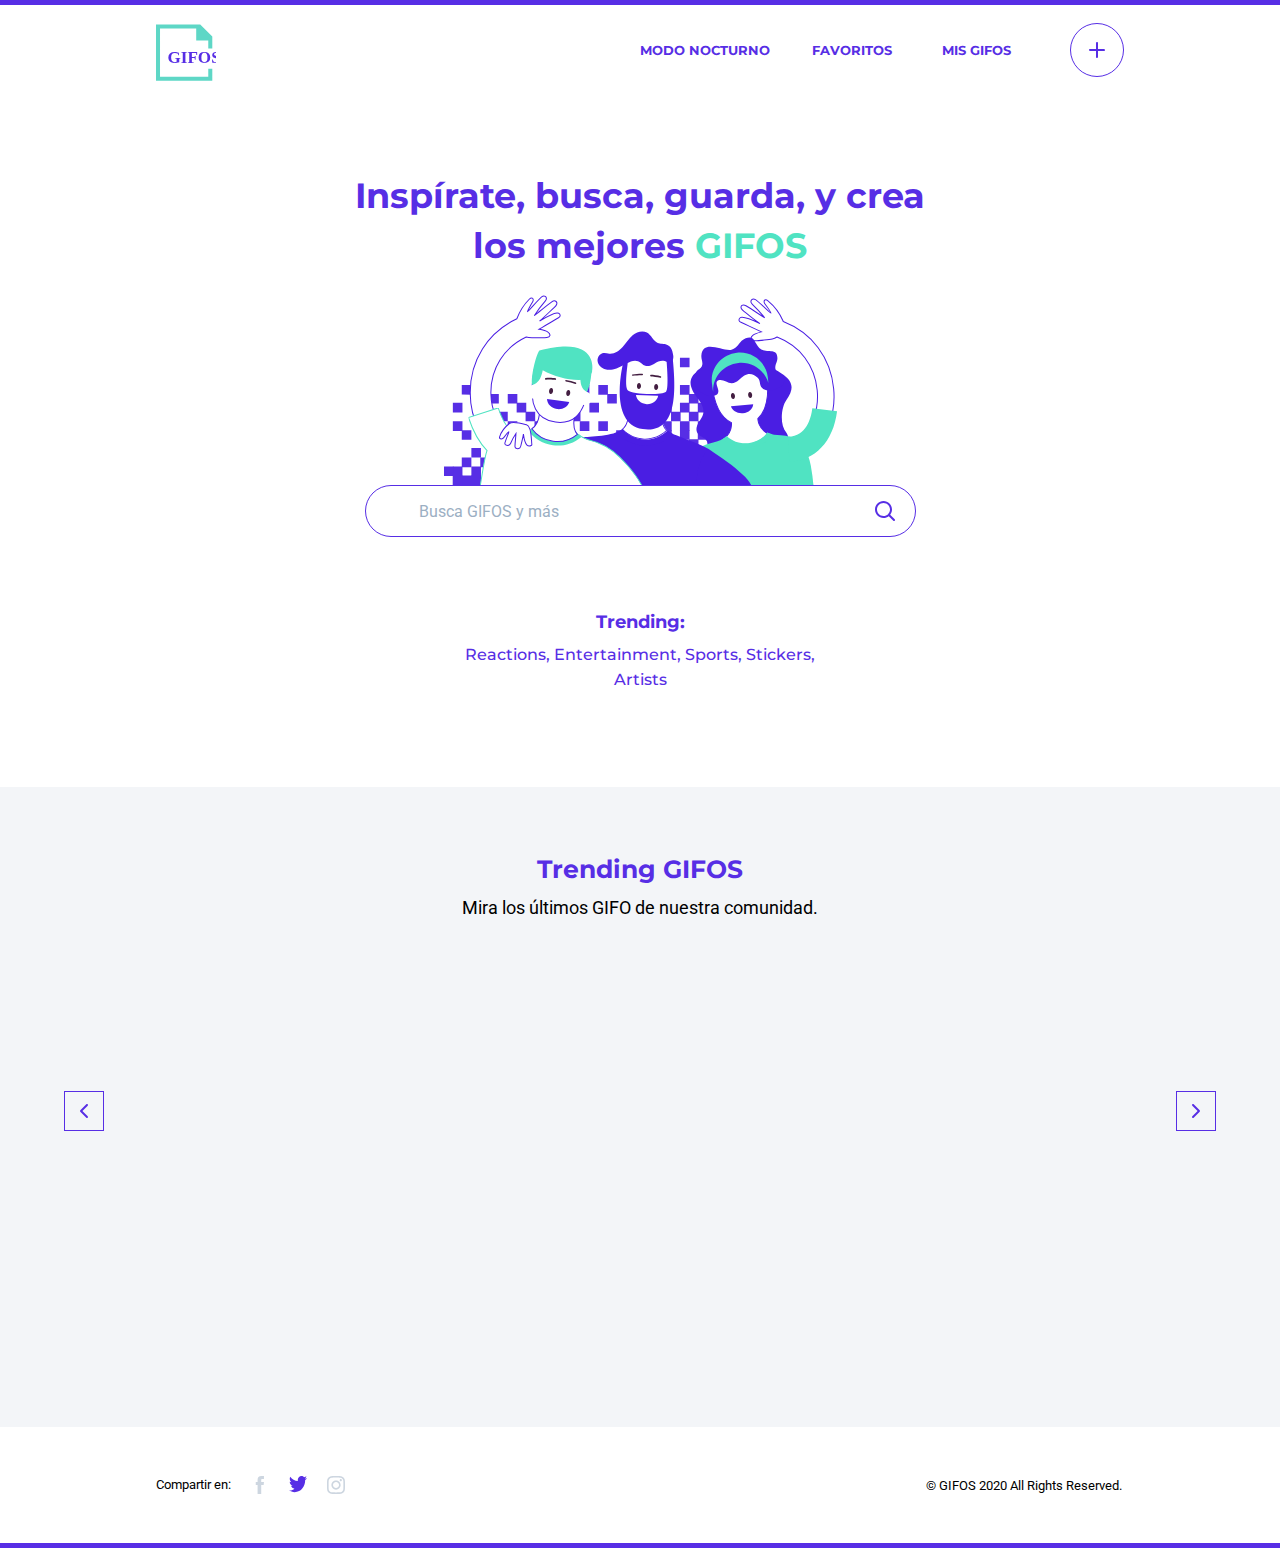
==== index.html @ 29b14e1c "changes in gifos-box-feature and search gifos" ====
<!DOCTYPE html>
<html>
<head lang="es">
    <meta charset="UTF-8">
    <meta name="viewport" content="width=device-width, initial-scale=1.0">
    <title>GIFOS</title>
    <!--Styles-->
    <link rel="stylesheet" href="./styles/css/style.css">
    <link rel="stylesheet" href="./styles/css/dark.mode.css">
    <!--Fonts-->
    <link rel="preconnect" href="https://fonts.gstatic.com">
    <link href="https://fonts.googleapis.com/css2?family=Montserrat:wght@500;700;800&display=swap" rel="stylesheet">
    <link href="https://fonts.googleapis.com/css2?family=Roboto:wght@400;700&display=swap" rel="stylesheet">
</head>
<body>
    <div class="gifos-box " id="gifos-box-feature"><!--CONTENEDOR DEL GIF-->
        <label for="show_full_screen">
            <img src="./assets/gato.png" alt="gifs" class="gifo-img" id="gifo-trending" onclick="gifoFullScreenMobile(this)"> <!--LINK DEL GIF-->
        </label>
        <div class="gifos-box-hover"><!--MENU EMERGENTE MEDIANTE HOVER-->
            <div class="icons-gifos-box">
                <div class="gifos-icon icon-fav">
                    <img src="./assets/icon-fav.svg" alt="fav icono" class="gifos-icon-normal">
                    <img src="./assets/icon-fav-hover.svg" alt="fav icono" class="gifos-icon-hover">
                </div>
                <div class="gifos-icon icon-download">
                    <img src="./assets/icon-download.svg" alt="descargas icono" class="gifos-icon-normal">
                    <img src="./assets/icon-download-hover.svg" alt="descargas icono" class="gifos-icon-hover">
                </div>
                <div class="gifos-icon full-screen-icon" onclick="gifoFullScreenDesktop(this)">
                    <label for="show_full_screen">
                        <img src="./assets/icon-max-normal.svg" alt="max icono" class="gifos-icon-normal">
                        <img src="./assets/icon-max-hover.svg" alt="max icono" class="gifos-icon-hover">
                    </label>
                </div>
            </div>
            <p class="user-gifos">User</p>
            <p class="title-gifos">Título GIFO</p>
        </div>
    </div>
    <div class="page-container">
        <!--____________ SECCIÓN DESTINADA AL FULL SCREEN GIFO_____________ -->
        <input type="checkbox" class="show_full_screen" id="show_full_screen">
        <section class="full-screen-section">
            <div class="full-screen-container">
                <label for="show_full_screen">
                    <img src="./assets/close.svg" alt="close gifo" class="close-gifo-full-screen" id="close-full-screen">
                </label>
                <!-- SECCIÓN DEL GIFO -->
                <div class="gifo-section-fs">
                    <!--BOTÓN IZQUIERDO-->
                    <div class="slider-icon-box-fs btn-left-fs" id="slider-btn-left-fs">
                        <img src="./assets/button-slider-left.svg" alt="slider left" class="slider-icon-fs">
                        <img src="./assets/button-slider-left-hover.svg" alt="slider left" class="slider-icon-hover-fs">
                    </div>
                    <!-- IMG GIFO -->
                    <img src="./assets/gato.png" alt="gif full screen" class="gifo-full-screen" id="gifo-full-screen">
                    <!--BOTÓN SLIDER DERECHO -->
                    <div class="slider-icon-box-fs btn-right-fs" id="slider-btn-right-fs">
                        <img src="./assets/Button-Slider-right.svg" alt="slider left" class="slider-icon-fs">
                        <img src="./assets/Button-Slider-right-hover.svg" alt="slider left" class="slider-icon-hover-fs">
                    </div>
                </div>
                <!-- DESCRIPCIÓN DEL GIFO -->
                <div class="description-full-screen">
                    <p class="user-full-screen" id="user-full-screen">User</p>
                    <p class="title-full-screen" id="title-full-screen">Título GIFO</p>
                </div>
                    <!-- ICONOS -->
                <div class="item-full-screen">
                    <img src="./assets/icon-fav.svg" alt="" class="fs-icon-normal item-gifo-fs">
                    <img src="./assets/icon-fav-active.svg" alt="" class="fs-icon-activate item-gifo-fs">
                </div>
                <div class="item-full-screen">
                    <img src="./assets/icon-download.svg" alt="" class="fs-icon-normal item-gifo-fs">
                    <img src="./assets/icon-download-hover.svg" alt="" class="fs-icon-hover item-gifo-fs">
                </div>
            </div>
        </section>
        <!--_________________LINEA TOP________________-->
        <hr class="line-decoration">
        <!--_________________-SECCIÓN DE ENCABEZADO________________-->
        <header class="header-container">
            <div class="logo-box">
                <img src="./assets/logo-desktop.svg" alt="Logo de gifos" class="logo">
            </div>
            <input type="checkbox" class="checkbox-menu" id="show-header-menu">
            
            <label class="show-menu" id="show-menu" for="show-header-menu">
                <img src="./assets/burger.svg" class="burguer-menu" alt="menú hamburguesa">
                <img src="./assets/close.svg" class="close-menu" alt="cerrar menú">
            </label>
            <div class="menu-container">
                <div class="menu-item night-item">
                    <div class="btn_menu" id="btn_night_mode">modo nocturno</div>
                    <hr class="menu-item-line">
                </div>
                <a href="./links/index-fav.html">
                    <div class="menu-item favourite-item">
                        <div class="btn_menu">favoritos</div>
                        <hr class="menu-item-line">
                    </div>
                </a>
                <div class="menu-item mygifos-item">
                    <div class="btn_menu">mis gifos</div>
                    <hr class="menu-item-line">
                </div>
                <div class="box-new-gifo">
                    <img src="./assets/button-crear-gifo.svg" alt="crear gifos" class="btn-new-gifos-normal">
                    <img src="./assets/CTA-crear-gifo-hover.svg" alt="crear gifos" class="btn-new-gifos-hover">
                </div>
            </div>
        </header>
        <!--__________________SECCIÓN DE BUSCAR GIFOS_______________-->
        <section class="search-gifos-container">
            <!--__________________TITULO DE LA PAGINA___________________-->
            <h1 class="title">Inspírate, busca, guarda, y crea los mejores <span class="decoration-title">gifos</span></h1>
            <div class="welcome-img-box">
                <img src="./assets/ilustra_header.svg" class="welcome-img" alt="imagen bienvenida">
            </div>
            <div class="search-container">
                <!--CAJA PARA BUSQUEDA-->
                <div class="search-box">
                    <img src="./assets/icon-search-mod-noc.svg" class="search-icon-active" alt="icono buscador">
                    <input type="text" class="search-input" placeholder="Busca GIFOS y más">
                    <img src="./assets/icon-search.svg" class="search-icon" alt="icono buscador" id="search-icon" onclick="searchGifo(this)">
                    <img src="./assets/close.svg" class="close-icon" alt="icono buscador">
                </div>
                <!--SUGERENCIAS DE RESULTADOS-->
                <div class="suggest-box">
                    <div class="suggest-item">
                        <img src="./assets/icon-search-mod-noc.svg" class="search-icon-suggest" alt="icono buscador">
                        <div class="suggest">Sugerencia 1</div>
                    </div>
                    <div class="suggest-item">
                        <img src="./assets/icon-search-mod-noc.svg" class="search-icon-suggest" alt="icono buscador">
                        <div class="suggest">Sugerencia 2</div>
                    </div>
                </div>
            </div>
            <div class="trending-box">
                <h3 class="trending-title">Trending:</h3>
                <p class="trending-content">Reactions, Entertainment, Sports, Stickers, Artists</p>
            </div>
            <!-- resultadosd de busqueda -->
            <div class="results-container" id="results-container">
                <h2 class="results-title">Mascotas</h2>
                <div class="results-gifos-section" id="results-gifos-section"></div>
            </div>
        </section>
        <!--__________________SECCIÓN TRENDING GIFOS________________-->
        <section class="trending-gifos-container">
            <h2 class="title-trending-gifos">Trending GIFOS</h2>
            <p class="content-trending-gifos">Mira los últimos <span class="line-break">GIFO de nuestra comunidad.</span></p>
            <div class="gifos-slider-container">
                <!--BOTÓN SLIDER IZQUIERDO-->
                <div class="slider-icon-box btn-left" id="slider-btn-left">
                    <img src="./assets/button-slider-left.svg" alt="slider left" class="slider-icon">
                    <img src="./assets/button-slider-left-hover.svg" alt="slider left" class="slider-icon-hover">
                </div>
                <!--CARRUSEL DE GIFOS-->
                <div class="slider-container"><!--DIV QUE CONTENDRÁ EL SLIDER CON UN ANCHO ESPECIFICO-->
                    <div class="slider"><!--DIV ENCARGADO DE CONTENER LOS GIFOS Y COMPORTARSE COMO SLIDE, SU ANCHO, SERÁ MUCHO MAYOR AL PADRE-->
                    </div>
                </div>
                <!--BOTÓN SLIDER DERECHO -->
                <div class="slider-icon-box btn-right" id="slider-btn-right">
                    <img src="./assets/Button-Slider-right.svg" alt="slider left" class="slider-icon">
                    <img src="./assets/Button-Slider-right-hover.svg" alt="slider left" class="slider-icon-hover">
                </div>
            </div>
        </section>
        <!--__________________SECCIÓN FOOTER________________________-->
        <footer class="footer-gifos">
            <div class="socialnet-box">
                <h4 class="title-footer">Compartir en:</h4>
                <a href="#" class="socialnet-icon-box">
                    <img src="./assets/icon_facebook.svg" alt="facebook icon" class="socialnet-icon-normal">
                    <img src="./assets/icon_facebook_hover.svg" alt="facebook icon" class="socialnet-icon-hover">
                </a>
                <a href="#" class="socialnet-icon-box">
                    <img src="./assets/icon-twitter.svg" alt="twitter icon" class="socialnet-icon-normal twitter-icon-normal">
                    <img src="./assets/icon-twitter-hover.svg" alt="twitter icon" class="socialnet-icon-hover twitter-icon-hover">
                </a>
                <a href="#" class="socialnet-icon-box">
                    <img src="./assets/icon_instagram.svg" alt="instagram icon" class="socialnet-icon-normal">
                    <img src="./assets/icon_instagram-hover.svg" alt="instagram icon" class="socialnet-icon-hover">
                </a>
            </div>
            <h5 class="content-footer">© GIFOS 2020 All Rights Reserved.</h5>
        </footer>
        <!--_________________LINEA BOTTOM________________-->
        <hr class="line-decoration">
    </div>
    <script type="text/javascript" src="./scripts/script.js"></script>
</body>
</html>
---- styles/css/style.css ----
* {
  margin: 0;
  padding: 0;
  list-style: none;
  text-decoration: none;
  box-sizing: border-box;
}

.gifos-box {
  position: relative;
  display: inline-block;
  margin-left: 21px;
  margin-bottom: 25px;
  transition: 0.3s ease-in-out;
  width: 156px;
  height: 120px;
}
.gifos-box.trending-gifo {
  margin: 0;
  margin-right: 22px;
  width: 243px;
  height: 187px;
}
.gifos-box.trending-gifo .gifos-box-hover .user-gifos {
  margin: 139px 0 0 18px;
  font-family: "Roboto", sans-serif;
  font-size: 15px;
  line-height: 18px;
  font-weight: 400;
  text-align: center;
  letter-spacing: 0;
  color: #FFFFFF;
  text-align: left;
}
.gifos-box.trending-gifo .gifos-box-hover .title-gifos {
  margin: 6px 0 51px 18px;
  font-family: "Roboto", sans-serif;
  font-size: 16px;
  line-height: 19px;
  font-weight: 700;
  text-align: center;
  letter-spacing: 0;
  color: #FFFFFF;
  text-align: left;
}
.gifos-box .gifo-img {
  display: block;
  position: absolute;
  width: 100%;
  height: 100%;
}
.gifos-box .gifos-box-hover {
  display: none;
  position: absolute;
  width: 100%;
  height: 100%;
  opacity: 0.6;
  background: #572EE5;
}
.gifos-box .gifos-box-hover .icons-gifos-box {
  height: 42px;
  display: flex;
  justify-content: flex-end;
}
.gifos-box .gifos-box-hover .icons-gifos-box .gifos-icon {
  margin: 10px 10px 0 0;
  cursor: pointer;
}
.gifos-box .gifos-box-hover .icons-gifos-box .gifos-icon .gifos-icon-hover {
  display: none;
}
.gifos-box .gifos-box-hover .icons-gifos-box .gifos-icon:hover .gifos-icon-normal {
  display: none;
  cursor: pointer;
}
.gifos-box .gifos-box-hover .icons-gifos-box .gifos-icon:hover .gifos-icon-hover {
  display: block;
  cursor: pointer;
}
.gifos-box .gifos-box-hover .user-gifos {
  margin: 90px 0 0 13px;
  font-family: "Roboto", sans-serif;
  font-size: 15px;
  line-height: 17px;
  font-weight: 400;
  text-align: center;
  letter-spacing: 0;
  color: #FFFFFF;
  text-align: left;
}
.gifos-box .gifos-box-hover .title-gifos {
  margin: 5px 0 27px 12px;
  font-family: "Roboto", sans-serif;
  font-size: 16px;
  line-height: 19px;
  font-weight: 700;
  text-align: center;
  letter-spacing: 0;
  color: #FFFFFF;
  text-align: left;
}

.page-container {
  margin: auto;
  max-width: 1440px;
}
.page-container .show_full_screen {
  display: none;
}
.page-container .show_full_screen:checked ~ .full-screen-section {
  display: block;
}
.page-container .full-screen-section {
  display: none;
  position: fixed;
  background: rgba(255, 255, 255, 0.95);
  width: 100%;
  height: 100%;
  max-width: 1440px;
  z-index: 2;
  overflow: scroll;
}
.page-container .full-screen-section .full-screen-container {
  margin: auto;
  width: 100%;
  max-width: 318px;
}
.page-container .full-screen-section .full-screen-container .close-gifo-full-screen {
  display: block;
  margin: 64px 40px 78px 288px;
  cursor: pointer;
}
.page-container .full-screen-section .full-screen-container .gifo-section-fs .slider-icon-box-fs {
  display: none;
}
.page-container .full-screen-section .full-screen-container .gifo-section-fs .slider-icon-box-fs .slider-icon-hover-fs {
  width: 40px;
  height: 40px;
  display: none;
}
.page-container .full-screen-section .full-screen-container .gifo-section-fs .gifo-full-screen {
  margin: auto;
  display: block;
  width: 318px;
  height: 245px;
}
.page-container .full-screen-section .full-screen-container .description-full-screen {
  margin-right: 124px;
  display: inline-block;
  text-align: left;
}
.page-container .full-screen-section .full-screen-container .description-full-screen .user-full-screen {
  margin-left: 6px;
  margin-top: 14px;
  font-family: "Roboto", sans-serif;
  font-size: 15px;
  line-height: 18px;
  font-weight: 400;
  text-align: center;
  letter-spacing: 0;
  text-align: left;
}
.page-container .full-screen-section .full-screen-container .description-full-screen .title-full-screen {
  margin-top: 6px;
  font-family: "Roboto", sans-serif;
  font-size: 16px;
  line-height: 19px;
  font-weight: 700;
  text-align: center;
  letter-spacing: 0;
}
.page-container .full-screen-section .full-screen-container .item-full-screen {
  margin-top: 17px;
  margin-right: 29px;
  display: inline-block;
  width: 36px;
  height: 36px;
  cursor: pointer;
}
.page-container .full-screen-section .full-screen-container .item-full-screen .item-gifo-fs {
  width: inherit;
  height: inherit;
}
.page-container .full-screen-section .full-screen-container .item-full-screen .fs-icon-activate {
  display: none;
}
.page-container .full-screen-section .full-screen-container .item-full-screen .fs-icon-hover {
  display: none;
}
.page-container .full-screen-section .full-screen-container .item-full-screen:hover .fs-icon-normal {
  display: none;
}
.page-container .full-screen-section .full-screen-container .item-full-screen:hover .fs-icon-activate {
  margin: auto;
  margin-top: 9px;
  display: block;
  width: 20px;
  height: 18px;
  text-align: right;
}
.page-container .full-screen-section .full-screen-container .item-full-screen:hover .fs-icon-hover {
  display: block;
}
.page-container .full-screen-section .full-screen-container .item-full-screen:last-child {
  margin-right: 0;
}
.page-container .line-decoration {
  margin: auto;
  border: 0;
  height: 5px;
  background-color: #572EE5;
}
.page-container .header-container {
  display: flex;
  flex-wrap: wrap;
  justify-content: space-between;
  height: 95px;
}
.page-container .header-container .logo-box {
  margin: 29px 0 16px 22px;
  width: 50px;
  height: 50px;
}
.page-container .header-container .logo-box .logo {
  width: 100%;
  height: 100%;
}
.page-container .header-container .checkbox-menu {
  display: none;
}
.page-container .header-container .checkbox-menu:checked ~ .menu-container {
  display: flex;
}
.page-container .header-container .checkbox-menu:checked ~ .show-menu .burguer-menu {
  display: none;
}
.page-container .header-container .checkbox-menu:checked ~ .show-menu .close-menu {
  display: block;
}
.page-container .header-container .show-menu {
  margin: 47px 27px 34px 0;
  width: 15px;
  height: 15px;
  cursor: pointer;
}
.page-container .header-container .show-menu .burguer-menu {
  width: 100%;
  height: 100%;
}
.page-container .header-container .show-menu .close-menu {
  width: 100%;
  height: 100%;
  display: none;
}
.page-container .header-container .menu-container {
  display: none;
  flex-direction: column;
  justify-content: start;
  width: 100%;
  background: rgba(87, 46, 229, 0.9);
  z-index: 1;
  height: 100vh;
}
.page-container .header-container .menu-container .menu-item {
  margin-bottom: 3px;
  font-family: "Montserrat", sans-serif;
  font-size: 15px;
  line-height: 60px;
  font-weight: 700;
  text-align: center;
  letter-spacing: 0;
  text-transform: uppercase;
  color: #FFFFFF;
  cursor: pointer;
}
.page-container .header-container .menu-container .menu-item.night-item {
  margin-top: 17px;
}
.page-container .header-container .menu-container .menu-item .menu-item-line {
  margin: 0 auto;
  margin-top: -12px;
  border: 0;
  width: 40px;
  height: 1px;
  background-color: #9b80f2;
}
.page-container .header-container .menu-container .box-new-gifo {
  display: none;
  cursor: pointer;
}
.page-container .header-container .menu-container .box-new-gifo .btn-new-gifos-hover {
  display: none;
}
.page-container .search-gifos-container .title {
  font-family: "Montserrat", sans-serif;
  font-size: 25px;
  line-height: 33px;
  font-weight: 700;
  text-align: center;
  letter-spacing: 0;
  margin: 7px auto 0 auto;
  color: #572EE5;
  width: 286px;
}
.page-container .search-gifos-container .title .decoration-title {
  color: #50E3C2;
  text-transform: uppercase;
}
.page-container .search-gifos-container .welcome-img-box {
  margin: auto;
  margin-top: 31px;
  width: 273px;
  height: 130px;
}
.page-container .search-gifos-container .welcome-img-box .welcome-img {
  width: 100%;
  height: 100%;
}
.page-container .search-gifos-container .search-container {
  margin: auto;
  border: 1px solid #572EE5;
  border-radius: 27px;
  max-width: 334px;
}
.page-container .search-gifos-container .search-container .search-box {
  position: relative;
  margin: 0 20px;
  height: 50px;
  line-height: 50px;
}
.page-container .search-gifos-container .search-container .search-box .search-icon-active {
  position: absolute;
  margin: 15px 13px 0 0;
  width: 20px;
  height: 20px;
  display: none;
}
.page-container .search-gifos-container .search-container .search-box .search-input {
  position: absolute;
  margin: 15px 0 0 33px;
  border: 0;
  font-family: "Roboto", sans-serif;
  font-size: 16px;
  line-height: 16px;
  font-weight: 400;
  text-align: center;
  letter-spacing: 0;
  text-align: left;
  width: 215px;
  height: 22px;
  line-height: 22px;
}
.page-container .search-gifos-container .search-container .search-box .search-input::placeholder {
  color: #9CAFC3;
}
.page-container .search-gifos-container .search-container .search-box .search-input:focus {
  outline: none;
}
.page-container .search-gifos-container .search-container .search-box .search-icon, .page-container .search-gifos-container .search-container .search-box .close-icon {
  position: absolute;
  right: 0px;
  margin: 15px 0 15px 0px;
  width: 20px;
  height: 20px;
}
.page-container .search-gifos-container .search-container .search-box .close-icon {
  display: none;
}
.page-container .search-gifos-container .search-container .suggest-box {
  display: none;
  cursor: pointer;
}
.page-container .search-gifos-container .search-container .suggest-box .suggest-item .search-icon-suggest {
  margin: 17.6px 0 0 23.6px;
  width: 16px;
  height: 16px;
}
.page-container .search-gifos-container .search-container .suggest-box .suggest-item .suggest {
  margin: 10px 0 0 15px;
  font-family: "Roboto", sans-serif;
  font-size: 16px;
  line-height: 16px;
  font-weight: 400;
  text-align: center;
  letter-spacing: 0;
  color: #9CAFC3;
  display: inline-block;
}
.page-container .search-gifos-container .search-container .suggest-box .suggest-item:last-child {
  margin-bottom: 18px;
}
.page-container .search-gifos-container .trending-box {
  margin-top: 31px;
  text-align: center;
  color: #572EE5;
}
.page-container .search-gifos-container .trending-box .trending-title {
  font-family: "Montserrat", sans-serif;
  font-size: 16px;
  line-height: 25px;
  font-weight: 700;
  text-align: center;
  letter-spacing: 0;
}
.page-container .search-gifos-container .trending-box .trending-content {
  margin: 2px auto 0 auto;
  max-width: 236px;
  font-family: "Montserrat", sans-serif;
  font-size: 14px;
  line-height: 25px;
  font-weight: 500;
  text-align: center;
  letter-spacing: 0;
}
.page-container .search-gifos-container .results-container {
  display: none;
  margin: 79px auto 34px auto;
  max-width: 375px;
}
.page-container .search-gifos-container .results-container .results-title {
  margin-bottom: 38px;
  font-family: "Montserrat", sans-serif;
  font-size: 25px;
  line-height: 40px;
  font-weight: 700;
  text-align: center;
  letter-spacing: 0;
  color: #572EE5;
}
.page-container .trending-gifos-container {
  margin-top: 45px;
  text-align: center;
  height: 430px;
  background: #F3F5F8;
}
.page-container .trending-gifos-container .title-trending-gifos {
  padding-top: 46px;
  font-family: "Montserrat", sans-serif;
  font-size: 20px;
  line-height: 30px;
  font-weight: 700;
  text-align: center;
  letter-spacing: 0;
  color: #572EE5;
}
.page-container .trending-gifos-container .content-trending-gifos {
  margin-top: 7px;
  font-family: "Roboto", sans-serif;
  font-size: 16px;
  line-height: 23px;
  font-weight: 400;
  text-align: center;
  letter-spacing: 0;
}
.page-container .trending-gifos-container .content-trending-gifos .line-break {
  display: block;
}
.page-container .trending-gifos-container .gifos-slider-container .slider-container {
  margin-top: 32px;
  padding-left: 22px;
  display: inline-block;
  width: 100%;
  height: 187px;
}
.page-container .trending-gifos-container .gifos-slider-container .slider-container .slider {
  height: inherit;
  white-space: nowrap;
  overflow: scroll;
}
.page-container .trending-gifos-container .gifos-slider-container .slider-container .slider::-webkit-scrollbar {
  display: none;
}
.page-container .trending-gifos-container .gifos-slider-container .slider-icon-box {
  display: none;
}
.page-container .trending-gifos-container .gifos-slider-container .slider-icon-box .slider-icon-hover {
  display: none;
}
.page-container .footer-gifos {
  height: 196px;
  text-align: center;
}
.page-container .footer-gifos .socialnet-box {
  padding-top: 47px;
}
.page-container .footer-gifos .socialnet-box .title-footer {
  margin-bottom: 22px;
  font-family: "Roboto", sans-serif;
  font-size: 15px;
  line-height: 15px;
  font-weight: 400;
  text-align: center;
  letter-spacing: 0;
}
.page-container .footer-gifos .socialnet-box .socialnet-icon-box {
  margin-left: 19px;
  width: 20px;
  height: 20px;
}
.page-container .footer-gifos .socialnet-box .socialnet-icon-box .socialnet-icon-normal {
  width: inherit;
  height: inherit;
}
.page-container .footer-gifos .socialnet-box .socialnet-icon-box .socialnet-icon-normal:hover {
  display: none;
}
.page-container .footer-gifos .socialnet-box .socialnet-icon-box .socialnet-icon-normal:hover ~ .socialnet-icon-hover {
  width: inherit;
  height: inherit;
  display: block;
}
.page-container .footer-gifos .socialnet-box .socialnet-icon-box .socialnet-icon-hover {
  display: none;
}
.page-container .footer-gifos .content-footer {
  margin-top: 48px;
  font-family: "Roboto", sans-serif;
  font-size: 14px;
  line-height: 20px;
  font-weight: 400;
  text-align: center;
  letter-spacing: 0;
}

@media (min-width: 768px) {
  .page-container .header-container .logo-box {
    margin-left: 83px;
  }
  .page-container .header-container .show-menu {
    margin-right: 83px;
  }
  .page-container .search-gifos-container .title {
    width: 450px;
  }
  .page-container .search-gifos-container .welcome-img-box {
    width: 330px;
    height: 160px;
  }
  .page-container .search-gifos-container .search-container {
    max-width: 420px;
  }
  .page-container .search-gifos-container .search-container .search-box .search-input {
    width: 315px;
  }
  .page-container .search-gifos-container .trending-box .trending-content {
    max-width: 300px;
  }
  .page-container .search-gifos-container .results-container {
    max-width: 729px;
  }
}
@media (min-width: 1024px) {
  .gifos-box {
    margin-left: 29px;
    margin-bottom: 28px;
    width: 260px;
    height: 200px;
  }
  .gifos-box.trending-gifo {
    margin-right: 30px;
    width: 357px;
    height: 275px;
  }
  .gifos-box.trending-gifo:last-child {
    margin: 0;
  }
  .gifos-box:hover .gifos-box-hover {
    display: block;
  }

  .page-container .full-screen-section {
    overflow: hidden;
  }
  .page-container .full-screen-section .full-screen-container {
    max-width: 825px;
  }
  .page-container .full-screen-section .full-screen-container .close-gifo-full-screen {
    margin: 67px 0px 78px 867px;
    width: 15px;
    height: 15px;
  }
  .page-container .full-screen-section .full-screen-container .gifo-section-fs {
    display: flex;
    align-items: center;
  }
  .page-container .full-screen-section .full-screen-container .gifo-section-fs .slider-icon-box-fs {
    display: inline-block;
    width: 40px;
    height: 40px;
    cursor: pointer;
  }
  .page-container .full-screen-section .full-screen-container .gifo-section-fs .slider-icon-box-fs:hover .slider-icon-fs {
    display: none;
  }
  .page-container .full-screen-section .full-screen-container .gifo-section-fs .slider-icon-box-fs:hover .slider-icon-hover-fs {
    display: inline-block;
  }
  .page-container .full-screen-section .full-screen-container .gifo-section-fs .gifo-full-screen {
    display: inline-block;
    margin: 0 25px;
    width: 695px;
    height: 385px;
  }
  .page-container .full-screen-section .full-screen-container .description-full-screen {
    margin-left: 70px;
    margin-right: 516px;
  }
  .page-container .full-screen-section .full-screen-container .description-full-screen .user-full-screen {
    margin-top: 27px;
  }
  .page-container .full-screen-section .full-screen-container .item-full-screen {
    margin-top: 22px;
    margin-right: 21px;
  }
  .page-container .header-container {
    height: 90px;
    flex-wrap: nowrap;
  }
  .page-container .header-container .logo-box {
    margin: 18px 0 13px 156px;
    height: 60px;
    width: 60px;
  }
  .page-container .header-container .show-menu {
    display: none;
  }
  .page-container .header-container .menu-container {
    display: flex;
    flex-direction: row;
    background-color: white;
    width: auto;
    height: 90px;
  }
  .page-container .header-container .menu-container .menu-item {
    font-family: "Montserrat", sans-serif;
    font-size: 13px;
    line-height: 90px;
    font-weight: 700;
    text-align: center;
    letter-spacing: 0;
    color: #572EE5;
  }
  .page-container .header-container .menu-container .menu-item.night-item {
    margin-top: 0;
    margin-right: 41.5px;
  }
  .page-container .header-container .menu-container .menu-item.favourite-item {
    margin-right: 50px;
  }
  .page-container .header-container .menu-container .menu-item.mygifos-item {
    margin-right: 59.5px;
  }
  .page-container .header-container .menu-container .menu-item:hover .menu-item-line {
    display: block;
  }
  .page-container .header-container .menu-container .menu-item:active {
    color: #9CAFC3;
  }
  .page-container .header-container .menu-container .menu-item:active .menu-item-line {
    display: none;
  }
  .page-container .header-container .menu-container .menu-item .menu-item-line {
    display: none;
    margin-top: -30px;
    width: 100%;
    height: 2px;
    background: #5ED7C6;
  }
  .page-container .header-container .menu-container .box-new-gifo {
    display: block;
    margin-right: 156px;
    margin-top: 18px;
  }
  .page-container .header-container .menu-container .box-new-gifo:hover .btn-new-gifos-normal {
    display: none;
  }
  .page-container .header-container .menu-container .box-new-gifo:hover .btn-new-gifos-hover {
    display: block;
  }
  .page-container .search-gifos-container {
    margin-top: 76px;
  }
  .page-container .search-gifos-container .title {
    font-family: "Montserrat", sans-serif;
    font-size: 35px;
    line-height: 50px;
    font-weight: 700;
    text-align: center;
    letter-spacing: 0;
    margin: auto;
    padding: 0 180px;
    width: 934px;
  }
  .page-container .search-gifos-container .welcome-img-box {
    margin-top: 24px;
    width: 399px;
    height: 190px;
  }
  .page-container .search-gifos-container .search-container {
    max-width: 551px;
  }
  .page-container .search-gifos-container .search-container .search-box .search-input {
    width: 450px;
  }
  .page-container .search-gifos-container .trending-box {
    margin-top: 73px;
    text-align: center;
    color: #572EE5;
  }
  .page-container .search-gifos-container .trending-box .trending-title {
    font-family: "Montserrat", sans-serif;
    font-size: 18px;
    line-height: 25px;
    font-weight: 700;
    text-align: center;
    letter-spacing: 0;
  }
  .page-container .search-gifos-container .trending-box .trending-content {
    margin: 7px auto 0 auto;
    font-family: "Montserrat", sans-serif;
    font-size: 16px;
    line-height: 25px;
    font-weight: 500;
    text-align: center;
    letter-spacing: 0;
    max-width: 402px;
  }
  .page-container .search-gifos-container .results-container {
    margin: 137px auto 60px auto;
    max-width: 1185px;
  }
  .page-container .search-gifos-container .results-container .results-title {
    margin-bottom: 38px;
    font-family: "Montserrat", sans-serif;
    font-size: 35px;
    line-height: 30px;
    font-weight: 700;
    text-align: center;
    letter-spacing: 0;
    color: #572EE5;
  }
  .page-container .trending-gifos-container {
    margin-top: 95px;
    height: 640px;
  }
  .page-container .trending-gifos-container .title-trending-gifos {
    padding-top: 67px;
    font-family: "Montserrat", sans-serif;
    font-size: 25px;
    line-height: 30px;
    font-weight: 700;
    text-align: center;
    letter-spacing: 0;
  }
  .page-container .trending-gifos-container .content-trending-gifos {
    margin-top: 12px;
    font-family: "Roboto", sans-serif;
    font-size: 18px;
    line-height: 23px;
    font-weight: 400;
    text-align: center;
    letter-spacing: 0;
  }
  .page-container .trending-gifos-container .content-trending-gifos .line-break {
    display: inline-block;
  }
  .page-container .trending-gifos-container .gifos-slider-container {
    display: flex;
    margin: auto;
    margin-top: 53px;
    width: 90%;
    max-width: 1285px;
  }
  .page-container .trending-gifos-container .gifos-slider-container .slider-container {
    padding: 0;
    margin-top: 0;
    max-width: 1161px;
    height: 275px;
    display: inline-block;
    overflow: hidden;
  }
  .page-container .trending-gifos-container .gifos-slider-container .slider-container .slider {
    height: 275px;
    overflow: hidden;
  }
  .page-container .trending-gifos-container .gifos-slider-container .slider-icon-box {
    display: block;
    cursor: pointer;
    width: 40px;
    height: 40px;
    margin-top: 119px;
  }
  .page-container .trending-gifos-container .gifos-slider-container .slider-icon-box.btn-left {
    margin-right: 22px;
  }
  .page-container .trending-gifos-container .gifos-slider-container .slider-icon-box.btn-right {
    margin-left: 22px;
  }
  .page-container .trending-gifos-container .gifos-slider-container .slider-icon-box:hover .slider-icon {
    display: none;
  }
  .page-container .trending-gifos-container .gifos-slider-container .slider-icon-box:hover .slider-icon-hover {
    display: inline-block;
    width: 40px;
    height: 40px;
  }
  .page-container .footer-gifos {
    height: 116px;
    display: flex;
    align-items: center;
    justify-content: space-between;
  }
  .page-container .footer-gifos .socialnet-box {
    padding: 0;
    display: flex;
  }
  .page-container .footer-gifos .socialnet-box .title-footer {
    margin: 0 0 0 156px;
    font-family: "Roboto", sans-serif;
    font-size: 13px;
    line-height: 18px;
    font-weight: 400;
    text-align: center;
    letter-spacing: 0;
  }
  .page-container .footer-gifos .socialnet-box .socialnet-icon-box {
    margin-left: 20px;
    width: 18px;
    height: 18px;
  }
  .page-container .footer-gifos .socialnet-box .socialnet-icon-box .twitter-icon-normal {
    display: none;
  }
  .page-container .footer-gifos .socialnet-box .socialnet-icon-box .twitter-icon-hover {
    display: block;
  }
  .page-container .footer-gifos .content-footer {
    margin: 0 158px 0 0;
    font-family: "Roboto", sans-serif;
    font-size: 13px;
    line-height: 13px;
    font-weight: 400;
    text-align: center;
    letter-spacing: 0;
    justify-items: flex-end;
  }
}

/*# sourceMappingURL=style.css.map */
---- styles/css/dark.mode.css ----
.page-container.dark-mode {
  background: #37383C;
}
.page-container.dark-mode .full-screen-section {
  background: #37383C;
  color: #FFFFFF;
}
.page-container.dark-mode .header-container .menu-container {
  background: #000000;
}
.page-container.dark-mode .header-container .menu-container .menu-item .menu-item-line {
  background-color: #FFFFFF;
}
.page-container.dark-mode .search-gifos-container .title {
  color: #FFFFFF;
}
.page-container.dark-mode .search-gifos-container .search-container {
  border: 1px solid #FFFFFF;
}
.page-container.dark-mode .search-gifos-container .search-container .search-input {
  background: #37383C;
  color: white;
}
.page-container.dark-mode .search-gifos-container .trending-box {
  color: #FFFFFF;
}
.page-container.dark-mode .trending-gifos-container {
  background: #222326;
}
.page-container.dark-mode .trending-gifos-container .title-trending-gifos, .page-container.dark-mode .trending-gifos-container .content-trending-gifos {
  color: #FFFFFF;
}
.page-container.dark-mode .footer-gifos {
  color: #FFFFFF;
}

@media (min-width: 1024px) {
  .page-container.dark-mode .header-container .menu-container {
    background: #37383C;
  }
  .page-container.dark-mode .header-container .menu-container .menu-item {
    color: #FFFFFF;
  }
}

/*# sourceMappingURL=dark.mode.css.map */
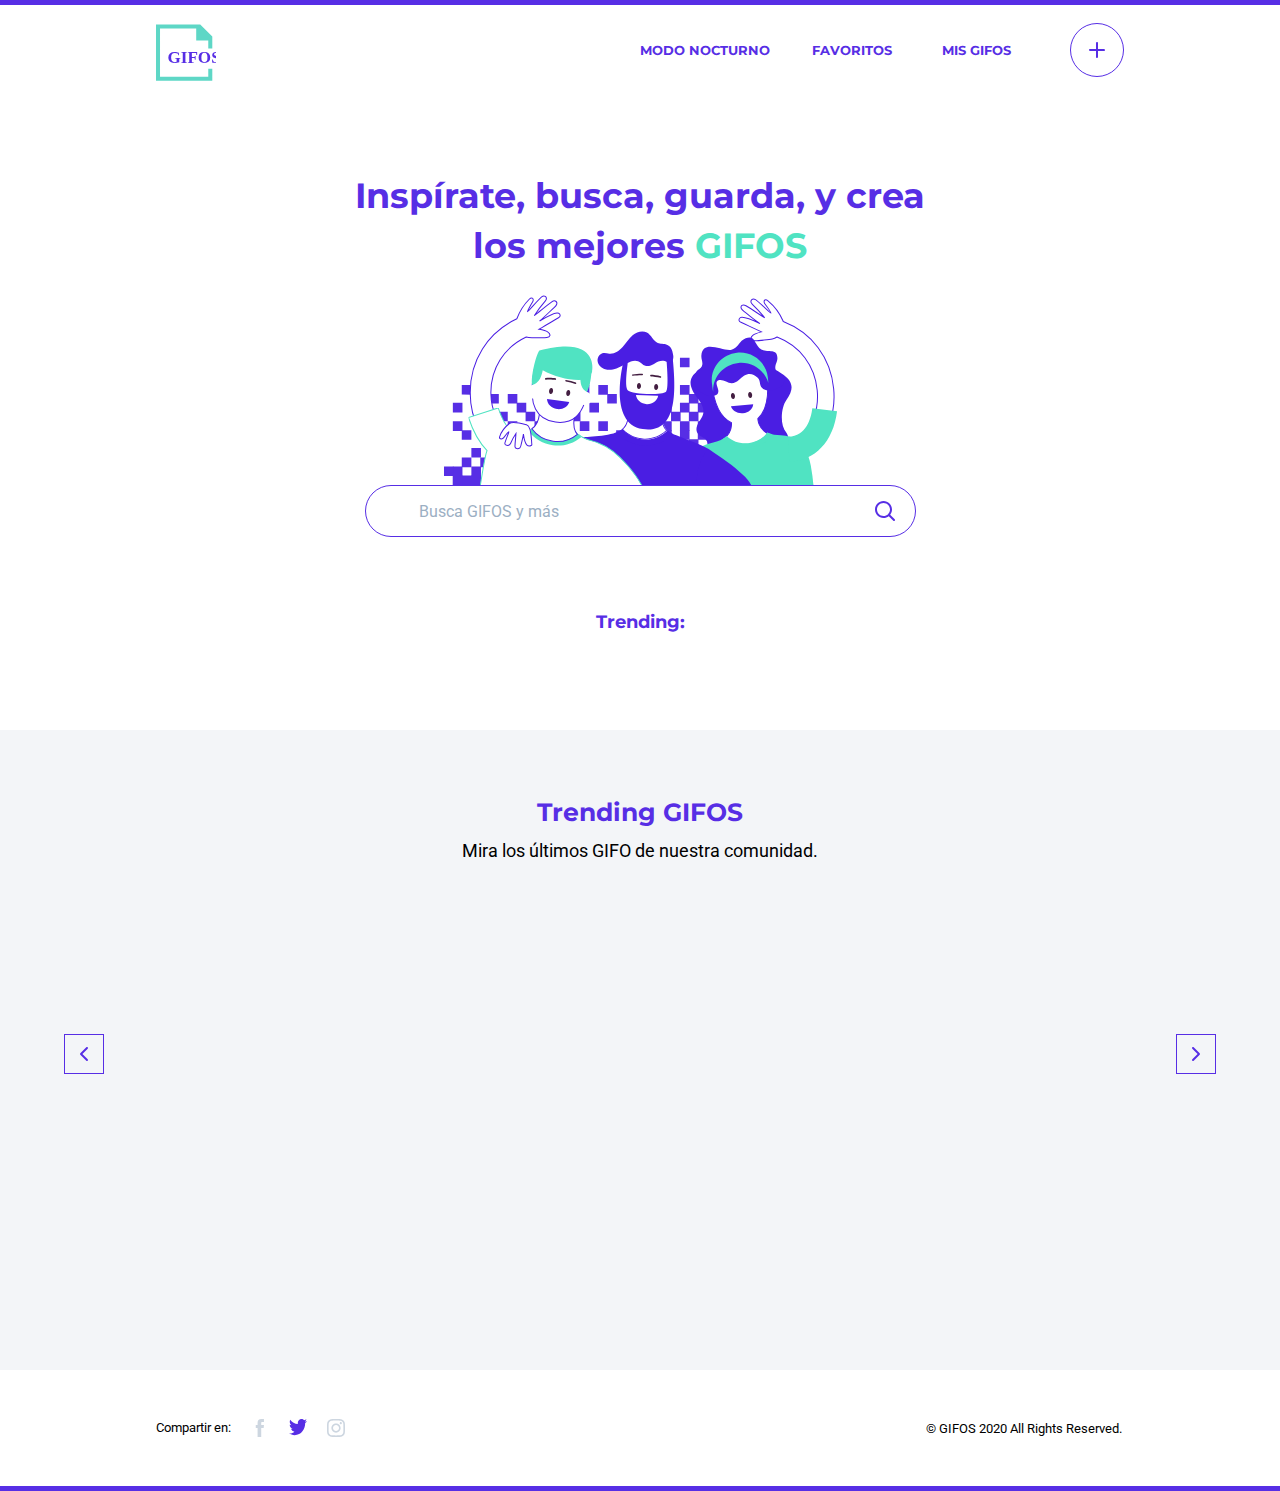
==== commit 07b3ec83: "Dowland GIFOS  Feature created" ====
--- a/index.html
+++ b/index.html
@@ -1,6 +1,6 @@
 <!DOCTYPE html>
-<html>
-<head lang="es">
+<html lang="es">
+<head>
     <meta charset="UTF-8">
     <meta name="viewport" content="width=device-width, initial-scale=1.0">
     <title>GIFOS</title>
@@ -13,22 +13,31 @@
     <link href="https://fonts.googleapis.com/css2?family=Roboto:wght@400;700&display=swap" rel="stylesheet">
 </head>
 <body>
-    <div class="gifos-box " id="gifos-box-feature"><!--CONTENEDOR DEL GIF-->
-        <label for="show_full_screen">
-            <img src="./assets/gato.png" alt="gifs" class="gifo-img" id="gifo-trending" onclick="gifoFullScreenMobile(this)"> <!--LINK DEL GIF-->
+    <!--_________________________GIF CARD TEMPLATE, NODO DE REFERENCIA PARA LOS GIFOS CARDS_________________________ -->
+    <div class="gifos-box " id="gifos-box-template">
+        <label for="show_full_screen"> <!--concetar con el input de full screen-->
+            <img src="./assets/gato.png" alt="gifs" class="gifo-img" id="gifo-img" onclick="gifoFullScreenMobile(this)"> <!--LINK DEL GIF-->
         </label>
         <div class="gifos-box-hover"><!--MENU EMERGENTE MEDIANTE HOVER-->
             <div class="icons-gifos-box">
-                <div class="gifos-icon icon-fav">
+                <div class="gifos-icon delete-icon" onclick="deleteGifo(this)"><!--Icono de borrar-->
+                    <img src="./assets/icon-trash-normal.svg" alt="borrar icono" class="gifos-icon-normal">
+                    <img src="./assets/icon-trash-hover.svg" alt="borrar icono" class="gifos-icon-hover">
+                </div>
+                <div class="gifos-icon fav-icon-activate"><!--Icono de favoritos activado-->
+                    <img src="./assets/icon-fav-base.svg" alt="fav icono" class="gifos-icon-base">
+                    <img src="./assets/icon-fav-active.svg" alt="fav icono" class="gifos-icon-activate">
+                </div>
+                <div class="gifos-icon icon-fav" onclick="addFavoriteGifo(this)"><!--Icono de favoritos normal-->
                     <img src="./assets/icon-fav.svg" alt="fav icono" class="gifos-icon-normal">
                     <img src="./assets/icon-fav-hover.svg" alt="fav icono" class="gifos-icon-hover">
                 </div>
-                <div class="gifos-icon icon-download">
+                <div class="gifos-icon icon-download" onclick="download_gifo(this)"><!--Icono de descarga-->
                     <img src="./assets/icon-download.svg" alt="descargas icono" class="gifos-icon-normal">
                     <img src="./assets/icon-download-hover.svg" alt="descargas icono" class="gifos-icon-hover">
                 </div>
-                <div class="gifos-icon full-screen-icon" onclick="gifoFullScreenDesktop(this)">
-                    <label for="show_full_screen">
+                <div class="gifos-icon full-screen-icon" onclick="gifoFullScreenDesktop(this)"><!--Icono de full screen-->
+                    <label for="show_full_screen"><!--concetar con el input de full screen-->
                         <img src="./assets/icon-max-normal.svg" alt="max icono" class="gifos-icon-normal">
                         <img src="./assets/icon-max-hover.svg" alt="max icono" class="gifos-icon-hover">
                     </label>
@@ -38,25 +47,27 @@
             <p class="title-gifos">Título GIFO</p>
         </div>
     </div>
-    <div class="page-container">
-        <!--____________ SECCIÓN DESTINADA AL FULL SCREEN GIFO_____________ -->
+    <!--_____________________________________CONTENEDOR DE LA PAGÍNA__________________________________________________ -->
+    <section class="page-container">
+        <!--_____________________________ SECCIÓN DESTINADA AL FULL SCREEN GIFO_____________________________________ -->
         <input type="checkbox" class="show_full_screen" id="show_full_screen">
         <section class="full-screen-section">
             <div class="full-screen-container">
+                <!-- CERRAR FULL SCREEN -->
                 <label for="show_full_screen">
                     <img src="./assets/close.svg" alt="close gifo" class="close-gifo-full-screen" id="close-full-screen">
                 </label>
                 <!-- SECCIÓN DEL GIFO -->
                 <div class="gifo-section-fs">
                     <!--BOTÓN IZQUIERDO-->
-                    <div class="slider-icon-box-fs btn-left-fs" id="slider-btn-left-fs">
+                    <div class="slider-icon-box-fs btn-left-fs" id="slider-btn-left-fs" onclick="functionChangeGifo(changeLeft)">
                         <img src="./assets/button-slider-left.svg" alt="slider left" class="slider-icon-fs">
                         <img src="./assets/button-slider-left-hover.svg" alt="slider left" class="slider-icon-hover-fs">
                     </div>
                     <!-- IMG GIFO -->
                     <img src="./assets/gato.png" alt="gif full screen" class="gifo-full-screen" id="gifo-full-screen">
                     <!--BOTÓN SLIDER DERECHO -->
-                    <div class="slider-icon-box-fs btn-right-fs" id="slider-btn-right-fs">
+                    <div class="slider-icon-box-fs btn-right-fs" id="slider-btn-right-fs" onclick="functionChangeGifo(changeRight)">
                         <img src="./assets/Button-Slider-right.svg" alt="slider left" class="slider-icon-fs">
                         <img src="./assets/Button-Slider-right-hover.svg" alt="slider left" class="slider-icon-hover-fs">
                     </div>
@@ -66,92 +77,147 @@
                     <p class="user-full-screen" id="user-full-screen">User</p>
                     <p class="title-full-screen" id="title-full-screen">Título GIFO</p>
                 </div>
-                    <!-- ICONOS -->
-                <div class="item-full-screen">
+                <!-- ICONOS -->
+                <div class="item-full-screen fs-delete-icon" onclick="deleteGifo(this)"><!--Icono de borrar-->
+                    <img src="./assets/icon-trash-normal.svg" alt="borrar icono" class=" item-gifo-fs fs-icon-normal">
+                    <img src="./assets/icon-trash-hover.svg" alt="borrar icono" class="item-gifo-fs  fs-icon-hover">
+                </div>
+                <div class="item-full-screen fs-fav-act-box">
+                    <img src="./assets/icon-fav-base.svg" alt="fav icono" class="item-gifo-fs fs-fav-act-base">
+                    <img src="./assets/icon-fav-active.svg" alt="fav icono" class="fs-fav-act-icon">
+                </div>
+                <div class="item-full-screen icon-fav-full-screen" onclick="addFavoriteGifo(this)">
                     <img src="./assets/icon-fav.svg" alt="" class="fs-icon-normal item-gifo-fs">
-                    <img src="./assets/icon-fav-active.svg" alt="" class="fs-icon-activate item-gifo-fs">
-                </div>
-                <div class="item-full-screen">
+                    <img src="./assets/icon-fav-hover.svg" alt="" class="fs-icon-hover item-gifo-fs">
+                </div>
+                <div class="item-full-screen icon-dow-full-screen" onclick="download_gifo(this)">
                     <img src="./assets/icon-download.svg" alt="" class="fs-icon-normal item-gifo-fs">
                     <img src="./assets/icon-download-hover.svg" alt="" class="fs-icon-hover item-gifo-fs">
                 </div>
             </div>
         </section>
-        <!--_________________LINEA TOP________________-->
+        <!--________________________________________LINEA TOP__________________________________________________---->
         <hr class="line-decoration">
-        <!--_________________-SECCIÓN DE ENCABEZADO________________-->
+        <!--________________________________-SECCIÓN DE ENCABEZADO_____________________________________________-->
         <header class="header-container">
-            <div class="logo-box">
+            <!-- Logo de la pagina -->
+            <div class="logo-box" id="logo-gifos">
                 <img src="./assets/logo-desktop.svg" alt="Logo de gifos" class="logo">
             </div>
+            <!-- input del menú desplegable -->
             <input type="checkbox" class="checkbox-menu" id="show-header-menu">
-            
+            <!-- menu hamburguesa -->
             <label class="show-menu" id="show-menu" for="show-header-menu">
                 <img src="./assets/burger.svg" class="burguer-menu" alt="menú hamburguesa">
                 <img src="./assets/close.svg" class="close-menu" alt="cerrar menú">
             </label>
+            <!-- menu de opciones  -->
             <div class="menu-container">
                 <div class="menu-item night-item">
+                    <!-- colocar el id en el div y no en las letras -->
                     <div class="btn_menu" id="btn_night_mode">modo nocturno</div>
                     <hr class="menu-item-line">
                 </div>
-                <a href="./links/index-fav.html">
-                    <div class="menu-item favourite-item">
-                        <div class="btn_menu">favoritos</div>
-                        <hr class="menu-item-line">
-                    </div>
-                </a>
+                <div class="menu-item favourite-item" id="favourite-item-menu">
+                    <div class="btn_menu">favoritos</div>
+                    <hr class="menu-item-line">
+                </div>
                 <div class="menu-item mygifos-item">
-                    <div class="btn_menu">mis gifos</div>
+                    <div class="btn_menu" id="btn_my_gifos">mis gifos</div>
                     <hr class="menu-item-line">
                 </div>
-                <div class="box-new-gifo">
-                    <img src="./assets/button-crear-gifo.svg" alt="crear gifos" class="btn-new-gifos-normal">
-                    <img src="./assets/CTA-crear-gifo-hover.svg" alt="crear gifos" class="btn-new-gifos-hover">
+                <div class="menu-item box-new-gifo">
+                    <div class="btn_menu btn-new-gifo-mobile">
+                        <div>crear gifos</div>
+                        <hr class="menu-item-line btn-new-gifo-mobile">
+                    </div>
+                    <div class="btn-new-gifos-desktop">
+                        <img src="./assets/button-crear-gifo.svg" alt="crear gifos" class="btn-new-gifos-normal">
+                        <img src="./assets/CTA-crear-gifo-hover.svg" alt="crear gifos" class="btn-new-gifos-hover">
+                    </div>
                 </div>
             </div>
         </header>
-        <!--__________________SECCIÓN DE BUSCAR GIFOS_______________-->
+        <!--________________________________SECCIÓN DE BUSCAR GIFOS______________________________________________-->
         <section class="search-gifos-container">
-            <!--__________________TITULO DE LA PAGINA___________________-->
-            <h1 class="title">Inspírate, busca, guarda, y crea los mejores <span class="decoration-title">gifos</span></h1>
-            <div class="welcome-img-box">
+            <!--TITULO DE LA PAGINA-->
+            <h1 class="title" id="page-title">Inspírate, busca, guarda, y crea los mejores <span class="decoration-title">gifos</span></h1>
+            <!-- Imagen de bienvenida -->
+            <div class="welcome-img-box" id="img-welcome-gifos">
                 <img src="./assets/ilustra_header.svg" class="welcome-img" alt="imagen bienvenida">
             </div>
+            <!-- caja para busqueda -->
             <div class="search-container">
-                <!--CAJA PARA BUSQUEDA-->
+                <!-- Ingresar busqueda -->
                 <div class="search-box">
                     <img src="./assets/icon-search-mod-noc.svg" class="search-icon-active" alt="icono buscador">
                     <input type="text" class="search-input" placeholder="Busca GIFOS y más">
-                    <img src="./assets/icon-search.svg" class="search-icon" alt="icono buscador" id="search-icon" onclick="searchGifo(this)">
-                    <img src="./assets/close.svg" class="close-icon" alt="icono buscador">
-                </div>
-                <!--SUGERENCIAS DE RESULTADOS-->
+                    <img src="./assets/icon-search.svg" class="search-icon" alt="icono buscador" id="search-icon">
+                    <img src="./assets/close.svg" class="close-icon" alt="icono buscador" id="close-suggest-icon">
+                </div>
+                <!--Caja de sugerencia de resultados-->
                 <div class="suggest-box">
-                    <div class="suggest-item">
+                    <!-- template de sugerencia -->
+                    <div class="suggest-item" id="suggest-item-template">
                         <img src="./assets/icon-search-mod-noc.svg" class="search-icon-suggest" alt="icono buscador">
-                        <div class="suggest">Sugerencia 1</div>
-                    </div>
-                    <div class="suggest-item">
-                        <img src="./assets/icon-search-mod-noc.svg" class="search-icon-suggest" alt="icono buscador">
-                        <div class="suggest">Sugerencia 2</div>
-                    </div>
-                </div>
-            </div>
+                        <div class="suggest" onclick="selectSuggest(this)">Sugerencia 1</div>
+                    </div>
+                </div>
+            </div>
+            <!-- Tendencias -->
             <div class="trending-box">
                 <h3 class="trending-title">Trending:</h3>
-                <p class="trending-content">Reactions, Entertainment, Sports, Stickers, Artists</p>
+                <p class="trending-content"></p>
+            </div>
+            <!-- linea busqueda -->
+            <hr class="line-decoration-search">
+            <!-- Busqueda sin resultados -->
+            <div class="search-without-result-container">
+                <h2 class="search-without-result-title">Lorem Ipsum</h2>
+                <img src="./assets/icon-busqueda-sin-resultado.svg" alt="sin resultados" class="search-without-result-img">
+                <p class="search-without-result-content">Intenta con otra búsqueda.</p>
             </div>
             <!-- resultadosd de busqueda -->
             <div class="results-container" id="results-container">
-                <h2 class="results-title">Mascotas</h2>
+                <h2 class="results-title">HOLA</h2>
                 <div class="results-gifos-section" id="results-gifos-section"></div>
-            </div>
-        </section>
-        <!--__________________SECCIÓN TRENDING GIFOS________________-->
+                <div class="button-gifo" id="see-more-button-search">VER MÁS</div>
+            </div>
+        </section>
+        <!--_____________________________SECCIÓN DE FAVORITOS GIFOS________________________________________________-->
+        <section class="favorite-gifos-section">
+            <img src="./assets/icon-favoritos.svg" alt="" class="favorite-gifos-icon">
+            <h2 class="favorite-gifos-title">Favoritos</h2>
+            <!-- Contenedor de gifos favoritos -->
+            <div class="favorite-gifos-container" id="favorite-gifos-container">
+            </div>
+            <!-- Favoritos sin resultados -->
+            <div class="without-favorites-container">
+                <img src="./assets/icon-fav-sin-contenido.svg" alt="sin gifos favoritos" class="img-without-favs">
+                <p class="content-without-favs">"¡Guarda tu primer GIFO en Favoritos para que se muestre aquí!"</p>
+            </div>
+            <!-- Btn para visualizar mas gifos favoritos -->
+            <div class="button-gifo" id="see-more-button-favorite">VER MÁS</div>
+        </section>
+        <!--_________________________________SECCIÓN MIS GIFOS_______________________________________________-->
+        <section class="my-gifos-section">
+            <img src="./assets/icon-mis-gifos.svg" alt="mis gifos img" class="my-gifos-icon">
+            <h2 class="my-gifos-title">Mis GIFOS</h2>
+            <!--Contenedor de mis gifos-->
+            <div class="mis-gifos-container" id="mis-gifos-container">
+            </div>
+            <!-- Mis gifos sin resultados -->
+            <div class="without-my-gifos-container">
+                <img src="./assets/icon-mis-gifos-sin-contenido.svg" alt="sin gifos creados" class="img-without-my-gifos">
+                <p class="content-without-my-gifos">¡Anímate a crear tu primer GIFO!</p>
+            </div>
+            <div class="button-gifo" id="see-more-button-myGifos">VER MÁS</div>
+        </section>
+        <!--__________________________________SECCIÓN TRENDING GIFOS____________________________________________-->
         <section class="trending-gifos-container">
             <h2 class="title-trending-gifos">Trending GIFOS</h2>
             <p class="content-trending-gifos">Mira los últimos <span class="line-break">GIFO de nuestra comunidad.</span></p>
+            <!-- CONTENEDOR DEL TRENDING GIFOS -->
             <div class="gifos-slider-container">
                 <!--BOTÓN SLIDER IZQUIERDO-->
                 <div class="slider-icon-box btn-left" id="slider-btn-left">
@@ -170,28 +236,125 @@
                 </div>
             </div>
         </section>
-        <!--__________________SECCIÓN FOOTER________________________-->
+        <!--_________________________________SECCIÓN CREAR GIFOS_______________________________________________-->
+        <section class="create-gifos-section">
+            <!-- elementos que componen la camara -->
+            <div class="create-gifos-container-camara">
+                <img src="./assets/element_cinta1.svg" alt="cinta1 img" class="small-camara-tape-img">
+                <img src="./assets/element_cinta2.svg" alt="cinta2 img" class="big-camara-tape-img">
+                <img src="./assets/element-camara.svg" alt="cuerpo de la camara img" class="camara-body-img">
+                <img src="./assets/element-luz-camara.svg" alt="luz de camara low img" class="camara-light-img" id="low-light-img">
+                <img src="./assets/Path-2.svg" alt="luz de camara high img" class="camara-light-img turn-off" id="high-light-img">
+            </div>
+            <!-- Contenedor destinado a la creación del gifo -->
+            <div class="create-gifos-container">
+                <!-- CAMARA CONTAINER -->
+                <div class="create-gifos-container-screen">
+                    <!-- mensaje de crear un nuevo gifo -->
+                    <div class="create-gifo-decription-step show-gifo-step" id="create-gifo-start">
+                        <h2 class="create-gifo-title up-title-gifo ">Aquí podrás</h2> 
+                        <h2 class="create-gifo-title">crear tus propios <span class="gifo-title-decoration">gifos</span></h2>
+                        <p class="create-gifo-content">¡Crea tu GIFO en sólo 3 pasos!</p>
+                        <p class="create-gifo-content">(sólo necesitas una cámara para grabar un video)</p>
+                    </div>
+                    <!--mensaje de solicitar acceso a la camara  -->
+                    <div class="create-gifo-decription-step" id="create-gifo-acces-cam">
+                        <h2 class="create-gifo-title up-title-gifo ">¿Nos das acceso </h2> 
+                        <h2 class="create-gifo-title">a tu cámara?</h2>
+                        <p class="create-gifo-content">El acceso a tu camara será válido sólo</p>
+                        <p class="create-gifo-content">por el tiempo en el que estés creando el GIFO.</p>
+                    </div>
+                    <!-- Box donde se mostrará proceso de crear gifo -->
+                    <div class="cam-screen-container">
+                        <!-- BOX STREAM VIDEO -->
+                        <div class="cam-screen-box">
+                            <video src="./assets/gato.png" class="cam-stream"></video>
+                            <img src="./" alt="gif stream" class="gif-stream">
+                        </div>
+                        <!-- HOVER DE GIFO SUBIDO -->
+                        <div class="cam-screen-box cam-screen-uploading" id="uploaded-gifo-box">
+                            <!-- ICONOS DEL HOVER -->
+                            <div class="cam-screen-icons-container ">
+                                <div class="cam-screen-icons-box" id = "gifo_created_id" onclick="download_gifo(this)">
+                                    <img src="./assets/icon-download.svg" alt="img descargar" class="cam-screen-icons">
+                                    <img src="./assets/icon-download-hover.svg" alt="img descargar" class="cam-screen-icons-hover">
+                                </div>
+                                <div class="cam-screen-icons-box">
+                                    <img src="./assets/icon-link-normal.svg" alt="img descargar" class="cam-screen-icons">
+                                    <img src="./assets/icon-link-hover.svg" alt="img descargar" class="cam-screen-icons-hover">
+                                </div>
+                            </div>
+                            <!-- MENSAJE DE SUBIDO CON EXITO -->
+                            <div class="mesagge-create-gifos-box">
+                                <img src="./assets/ok.svg" alt="gifo creado" class="icon-create-gifos">
+                                <p class="content-create-gifos">GIFO subido con éxito</p>
+                            </div>
+                        </div>
+                        <!-- HOVER DE SUBIENDO EL GIFO CREADO -->
+                        <div class="cam-screen-box cam-screen-uploading" id="uploannding-gifo-box">
+                            <div class="mesagge-create-gifos-box">
+                                <img src="./assets/loader.svg" alt="gifo creado" class="icon-create-gifos uploading-gifo">
+                                <p class="content-create-gifos">Estamos subiendo tu GIFO</p>
+                            </div>
+                        </div>
+                    </div>
+                </div>
+                <!-- sección pasos para crear gifo -->
+                <div class="create-gifos-container-steps">
+                    <div class="step-item">1</div>
+                    <div class="step-item">2</div>
+                    <div class="step-item">3</div>
+                    <div class="timekeeper-item" id="timekeeper">00:00:00</div>
+                    <div class="record-again-item" id="record-again">repetir captura</div>
+                </div>
+            </div>
+            <!-- Imagen de la cinta de camara derecha -->
+            <img src="./assets/pelicula.svg" alt="pelicula img" class="camara-tape-img">
+            <!-- botónes para crear gifo -->
+            <div class="create-gifos-container-buttons">
+                <div class="button-gifo button-create-gifo show-bttn" id="btn-start-gifo">comenzar</div>
+                <div class="button-gifo button-create-gifo" id="btn-record-gifo">grabar</div>
+                <div class="button-gifo button-create-gifo" id="btn-end-gifo">finalizar</div>
+                <div class="button-gifo button-create-gifo" id="btn-up-gifo">subir gifo</div>
+            </div>
+        </section>
+        <!--__________________________________SECCIÓN FOOTER____________________________________________________-->
         <footer class="footer-gifos">
+            <!-- contenedor de iconos de redes sociales -->
             <div class="socialnet-box">
                 <h4 class="title-footer">Compartir en:</h4>
-                <a href="#" class="socialnet-icon-box">
+                <!-- facebook -->
+                <a href="" class="socialnet-icon-box">
                     <img src="./assets/icon_facebook.svg" alt="facebook icon" class="socialnet-icon-normal">
                     <img src="./assets/icon_facebook_hover.svg" alt="facebook icon" class="socialnet-icon-hover">
                 </a>
-                <a href="#" class="socialnet-icon-box">
+                <!-- twitter -->
+                <a href="" class="socialnet-icon-box">
                     <img src="./assets/icon-twitter.svg" alt="twitter icon" class="socialnet-icon-normal twitter-icon-normal">
                     <img src="./assets/icon-twitter-hover.svg" alt="twitter icon" class="socialnet-icon-hover twitter-icon-hover">
                 </a>
-                <a href="#" class="socialnet-icon-box">
+                <!-- instagram -->
+                <a href="" class="socialnet-icon-box">
                     <img src="./assets/icon_instagram.svg" alt="instagram icon" class="socialnet-icon-normal">
                     <img src="./assets/icon_instagram-hover.svg" alt="instagram icon" class="socialnet-icon-hover">
                 </a>
             </div>
             <h5 class="content-footer">© GIFOS 2020 All Rights Reserved.</h5>
         </footer>
-        <!--_________________LINEA BOTTOM________________-->
+        <!--____________________________________LINEA BOTTOM__________________________________________________-->
         <hr class="line-decoration">
-    </div>
-    <script type="text/javascript" src="./scripts/script.js"></script>
+    </section>
+    <!--______________________________________ SCRIPTS JS_____________________________________________________ -->
+    <script src="https://www.WebRTC-Experiment.com/RecordRTC.js"></script>    
+    <script src="./scripts/script.js"></script>
+    <script src="./scripts/functions_gifos.js"></script>
+    <script src="./scripts/menu_header.js"></script>
+    <script src="./scripts/dark_mode.js"></script>
+    <script src="./scripts/fav_gifos.js"></script>
+    <script src="./scripts/search_gifo.js"></script>
+    <script src="./scripts/trending_gifos.js"></script>
+    <script src="./scripts/my_gifos.js"></script>
+    <script src="./scripts/create_gifo.js"></script>
+
 </body>
 </html>--- a/styles/css/style.css
+++ b/styles/css/style.css
@@ -7,13 +7,89 @@
 }
 
 .gifos-box {
+  display: none;
   position: relative;
-  display: inline-block;
   margin-left: 21px;
   margin-bottom: 25px;
   transition: 0.3s ease-in-out;
-  width: 156px;
+  width: 40%;
   height: 120px;
+}
+.gifos-box .gifo-img {
+  display: block;
+  position: absolute;
+  width: 100%;
+  height: 100%;
+}
+.gifos-box .gifos-box-hover {
+  display: none;
+  position: absolute;
+  width: 100%;
+  height: 100%;
+  opacity: 0.6;
+  background: #572EE5;
+}
+.gifos-box .gifos-box-hover .icons-gifos-box {
+  height: 42px;
+  display: flex;
+  justify-content: flex-end;
+}
+.gifos-box .gifos-box-hover .icons-gifos-box .gifos-icon {
+  margin: 10px 10px 0 0;
+  width: 32px;
+  height: 32px;
+  cursor: pointer;
+}
+.gifos-box .gifos-box-hover .icons-gifos-box .gifos-icon .gifos-icon-hover {
+  display: none;
+}
+.gifos-box .gifos-box-hover .icons-gifos-box .gifos-icon:hover .gifos-icon-normal {
+  display: none;
+  cursor: pointer;
+}
+.gifos-box .gifos-box-hover .icons-gifos-box .gifos-icon:hover .gifos-icon-hover {
+  display: block;
+  cursor: pointer;
+}
+.gifos-box .gifos-box-hover .icons-gifos-box .delete-icon {
+  display: none;
+}
+.gifos-box .gifos-box-hover .icons-gifos-box .fav-icon-activate {
+  position: relative;
+  display: none;
+}
+.gifos-box .gifos-box-hover .icons-gifos-box .fav-icon-activate .gifos-icon-base {
+  position: absolute;
+  top: 0;
+  left: 0;
+}
+.gifos-box .gifos-box-hover .icons-gifos-box .fav-icon-activate .gifos-icon-activate {
+  position: absolute;
+  top: 7px;
+  left: 6px;
+}
+.gifos-box .gifos-box-hover .user-gifos {
+  margin: 90px 0 0 13px;
+  font-family: "Roboto", sans-serif;
+  font-size: 15px;
+  line-height: 17px;
+  font-weight: 400;
+  text-align: center;
+  letter-spacing: 0;
+  color: #FFFFFF;
+  text-align: left;
+  text-transform: capitalize;
+}
+.gifos-box .gifos-box-hover .title-gifos {
+  margin: 5px 5px 0 12px;
+  font-family: "Roboto", sans-serif;
+  font-size: 16px;
+  line-height: 19px;
+  font-weight: 700;
+  text-align: center;
+  letter-spacing: 0;
+  color: #FFFFFF;
+  text-align: left;
 }
 .gifos-box.trending-gifo {
   margin: 0;
@@ -33,7 +109,7 @@
   text-align: left;
 }
 .gifos-box.trending-gifo .gifos-box-hover .title-gifos {
-  margin: 6px 0 51px 18px;
+  margin: 6px 15px 0 18px;
   font-family: "Roboto", sans-serif;
   font-size: 16px;
   line-height: 19px;
@@ -42,67 +118,35 @@
   letter-spacing: 0;
   color: #FFFFFF;
   text-align: left;
-}
-.gifos-box .gifo-img {
-  display: block;
-  position: absolute;
-  width: 100%;
-  height: 100%;
-}
-.gifos-box .gifos-box-hover {
-  display: none;
-  position: absolute;
-  width: 100%;
-  height: 100%;
-  opacity: 0.6;
-  background: #572EE5;
-}
-.gifos-box .gifos-box-hover .icons-gifos-box {
-  height: 42px;
-  display: flex;
-  justify-content: flex-end;
-}
-.gifos-box .gifos-box-hover .icons-gifos-box .gifos-icon {
-  margin: 10px 10px 0 0;
-  cursor: pointer;
-}
-.gifos-box .gifos-box-hover .icons-gifos-box .gifos-icon .gifos-icon-hover {
-  display: none;
-}
-.gifos-box .gifos-box-hover .icons-gifos-box .gifos-icon:hover .gifos-icon-normal {
-  display: none;
-  cursor: pointer;
-}
-.gifos-box .gifos-box-hover .icons-gifos-box .gifos-icon:hover .gifos-icon-hover {
-  display: block;
-  cursor: pointer;
-}
-.gifos-box .gifos-box-hover .user-gifos {
-  margin: 90px 0 0 13px;
-  font-family: "Roboto", sans-serif;
-  font-size: 15px;
-  line-height: 17px;
-  font-weight: 400;
-  text-align: center;
-  letter-spacing: 0;
-  color: #FFFFFF;
-  text-align: left;
-}
-.gifos-box .gifos-box-hover .title-gifos {
-  margin: 5px 0 27px 12px;
-  font-family: "Roboto", sans-serif;
-  font-size: 16px;
-  line-height: 19px;
-  font-weight: 700;
-  text-align: center;
-  letter-spacing: 0;
-  color: #FFFFFF;
-  text-align: left;
+  white-space: normal;
 }
 
 .page-container {
   margin: auto;
   max-width: 1440px;
+}
+.page-container .button-gifo {
+  display: none;
+  margin: auto;
+  margin-top: 51px;
+  border: 1px solid #572EE5;
+  border-radius: 25px;
+  width: 127px;
+  height: 50px;
+  text-align: center;
+  font-family: "Montserrat", sans-serif;
+  font-size: 13px;
+  line-height: 50px;
+  font-weight: 700;
+  text-align: center;
+  letter-spacing: 0;
+  text-transform: uppercase;
+  color: #572EE5;
+  cursor: pointer;
+}
+.page-container .button-gifo:active {
+  background-color: #572EE5;
+  color: #FFFFFF;
 }
 .page-container .show_full_screen {
   display: none;
@@ -124,6 +168,10 @@
   margin: auto;
   width: 100%;
   max-width: 318px;
+  display: flex;
+  flex-wrap: wrap;
+  align-items: center;
+  justify-content: flex-end;
 }
 .page-container .full-screen-section .full-screen-container .close-gifo-full-screen {
   display: block;
@@ -145,9 +193,9 @@
   height: 245px;
 }
 .page-container .full-screen-section .full-screen-container .description-full-screen {
-  margin-right: 124px;
+  margin-right: 10px;
+  width: 69%;
   display: inline-block;
-  text-align: left;
 }
 .page-container .full-screen-section .full-screen-container .description-full-screen .user-full-screen {
   margin-left: 6px;
@@ -159,6 +207,7 @@
   text-align: center;
   letter-spacing: 0;
   text-align: left;
+  text-transform: capitalize;
 }
 .page-container .full-screen-section .full-screen-container .description-full-screen .title-full-screen {
   margin-top: 6px;
@@ -168,13 +217,16 @@
   font-weight: 700;
   text-align: center;
   letter-spacing: 0;
+  text-align: left;
+  text-transform: capitalize;
 }
 .page-container .full-screen-section .full-screen-container .item-full-screen {
-  margin-top: 17px;
-  margin-right: 29px;
+  margin-top: 14px;
+  margin-right: 15px;
   display: inline-block;
   width: 36px;
   height: 36px;
+  text-align: center;
   cursor: pointer;
 }
 .page-container .full-screen-section .full-screen-container .item-full-screen .item-gifo-fs {
@@ -203,6 +255,23 @@
 }
 .page-container .full-screen-section .full-screen-container .item-full-screen:last-child {
   margin-right: 0;
+}
+.page-container .full-screen-section .full-screen-container .fs-delete-icon {
+  display: none;
+}
+.page-container .full-screen-section .full-screen-container .fs-fav-act-box {
+  display: none;
+  position: relative;
+}
+.page-container .full-screen-section .full-screen-container .fs-fav-act-box .fs-fav-act-base {
+  position: absolute;
+  top: 0;
+  left: 0;
+}
+.page-container .full-screen-section .full-screen-container .fs-fav-act-box .fs-fav-act-icon {
+  position: absolute;
+  top: 10px;
+  left: 9px;
 }
 .page-container .line-decoration {
   margin: auto;
@@ -214,12 +283,14 @@
   display: flex;
   flex-wrap: wrap;
   justify-content: space-between;
+  width: 100%;
   height: 95px;
 }
 .page-container .header-container .logo-box {
   margin: 29px 0 16px 22px;
   width: 50px;
   height: 50px;
+  cursor: pointer;
 }
 .page-container .header-container .logo-box .logo {
   width: 100%;
@@ -285,11 +356,17 @@
   background-color: #9b80f2;
 }
 .page-container .header-container .menu-container .box-new-gifo {
-  display: none;
   cursor: pointer;
 }
+.page-container .header-container .menu-container .box-new-gifo .btn-new-gifos-desktop {
+  display: none;
+}
 .page-container .header-container .menu-container .box-new-gifo .btn-new-gifos-hover {
   display: none;
+}
+.page-container .search-gifos-container {
+  margin: auto;
+  margin-top: 7px;
 }
 .page-container .search-gifos-container .title {
   font-family: "Montserrat", sans-serif;
@@ -298,7 +375,7 @@
   font-weight: 700;
   text-align: center;
   letter-spacing: 0;
-  margin: 7px auto 0 auto;
+  margin: auto;
   color: #572EE5;
   width: 286px;
 }
@@ -356,15 +433,22 @@
 .page-container .search-gifos-container .search-container .search-box .search-input:focus {
   outline: none;
 }
-.page-container .search-gifos-container .search-container .search-box .search-icon, .page-container .search-gifos-container .search-container .search-box .close-icon {
+.page-container .search-gifos-container .search-container .search-box .search-icon {
   position: absolute;
   right: 0px;
   margin: 15px 0 15px 0px;
   width: 20px;
   height: 20px;
+  cursor: pointer;
 }
 .page-container .search-gifos-container .search-container .search-box .close-icon {
-  display: none;
+  position: absolute;
+  right: 0px;
+  margin: 18px 0 15px 0px;
+  width: 14px;
+  height: 14px;
+  display: none;
+  cursor: pointer;
 }
 .page-container .search-gifos-container .search-container .suggest-box {
   display: none;
@@ -376,6 +460,7 @@
   height: 16px;
 }
 .page-container .search-gifos-container .search-container .suggest-box .suggest-item .suggest {
+  display: inline-block;
   margin: 10px 0 0 15px;
   font-family: "Roboto", sans-serif;
   font-size: 16px;
@@ -384,7 +469,8 @@
   text-align: center;
   letter-spacing: 0;
   color: #9CAFC3;
-  display: inline-block;
+  width: 80%;
+  text-align: left;
 }
 .page-container .search-gifos-container .search-container .suggest-box .suggest-item:last-child {
   margin-bottom: 18px;
@@ -404,21 +490,30 @@
 }
 .page-container .search-gifos-container .trending-box .trending-content {
   margin: 2px auto 0 auto;
-  max-width: 236px;
+  width: 225px;
   font-family: "Montserrat", sans-serif;
   font-size: 14px;
   line-height: 25px;
   font-weight: 500;
   text-align: center;
   letter-spacing: 0;
-}
-.page-container .search-gifos-container .results-container {
-  display: none;
-  margin: 79px auto 34px auto;
-  max-width: 375px;
-}
-.page-container .search-gifos-container .results-container .results-title {
-  margin-bottom: 38px;
+  text-transform: capitalize;
+}
+.page-container .search-gifos-container .line-decoration-search {
+  display: none;
+  margin: auto;
+  margin-top: 35px;
+  width: 157px;
+  height: 1px;
+  background-color: #9CAFC3;
+  opacity: 0.5;
+}
+.page-container .search-gifos-container .search-without-result-container {
+  display: none;
+  margin: 79px 0 79px 0;
+  text-align: center;
+}
+.page-container .search-gifos-container .search-without-result-container .search-without-result-title {
   font-family: "Montserrat", sans-serif;
   font-size: 25px;
   line-height: 40px;
@@ -426,6 +521,133 @@
   text-align: center;
   letter-spacing: 0;
   color: #572EE5;
+}
+.page-container .search-gifos-container .search-without-result-container .search-without-result-img {
+  margin: 60px 0 15px 0;
+}
+.page-container .search-gifos-container .search-without-result-container .search-without-result-content {
+  font-family: "Montserrat", sans-serif;
+  font-size: 16px;
+  line-height: 16px;
+  font-weight: 700;
+  text-align: center;
+  letter-spacing: 0;
+  color: #50E3C2;
+}
+.page-container .search-gifos-container .results-container {
+  display: none;
+  margin: auto;
+  margin-top: 43px;
+  padding-bottom: 34px;
+  max-width: 375px;
+}
+.page-container .search-gifos-container .results-container .results-title {
+  font-family: "Montserrat", sans-serif;
+  font-size: 25px;
+  line-height: 40px;
+  font-weight: 700;
+  text-align: center;
+  letter-spacing: 0;
+  color: #572EE5;
+  text-transform: uppercase;
+}
+.page-container .search-gifos-container .results-container .results-gifos-section {
+  text-align: left;
+  margin-top: 38px;
+}
+.page-container .favorite-gifos-section {
+  display: none;
+  margin: auto;
+  margin-top: 5px;
+  padding-bottom: 34px;
+}
+.page-container .favorite-gifos-section .favorite-gifos-icon {
+  margin: auto;
+  display: block;
+}
+.page-container .favorite-gifos-section .favorite-gifos-title {
+  margin-top: 7px;
+  font-family: "Montserrat", sans-serif;
+  font-size: 20px;
+  line-height: 30px;
+  font-weight: 700;
+  text-align: center;
+  letter-spacing: 0;
+  color: #572EE5;
+}
+.page-container .favorite-gifos-section .favorite-gifos-container {
+  display: none;
+  margin: auto;
+  margin-top: 46px;
+  max-width: 375px;
+}
+.page-container .favorite-gifos-section .without-favorites-container {
+  display: none;
+  margin-top: 60px;
+}
+.page-container .favorite-gifos-section .without-favorites-container .img-without-favs {
+  display: block;
+  margin: auto;
+}
+.page-container .favorite-gifos-section .without-favorites-container .content-without-favs {
+  margin: auto;
+  margin-top: 20px;
+  width: 250px;
+  font-family: "Montserrat", sans-serif;
+  font-size: 18px;
+  line-height: 20px;
+  font-weight: 700;
+  text-align: center;
+  letter-spacing: 0;
+  color: #50E3C2;
+}
+.page-container .my-gifos-section {
+  display: none;
+  margin-top: 5px;
+  padding-bottom: 32px;
+}
+.page-container .my-gifos-section .my-gifos-icon {
+  margin: auto;
+  display: block;
+  width: 24px;
+  height: 22px;
+}
+.page-container .my-gifos-section .my-gifos-title {
+  margin-top: 6px;
+  font-family: "Montserrat", sans-serif;
+  font-size: 20px;
+  line-height: 30px;
+  font-weight: 700;
+  text-align: center;
+  letter-spacing: 0;
+  color: #572EE5;
+}
+.page-container .my-gifos-section .mis-gifos-container {
+  display: none;
+  margin: auto;
+  max-width: 375px;
+  margin-top: 46px;
+}
+.page-container .my-gifos-section .without-my-gifos-container {
+  display: none;
+  margin-top: 60px;
+  margin-bottom: 41px;
+}
+.page-container .my-gifos-section .without-my-gifos-container .img-without-my-gifos {
+  margin: auto;
+  display: block;
+}
+.page-container .my-gifos-section .without-my-gifos-container .content-without-my-gifos {
+  margin: auto;
+  margin-top: 40px;
+  font-family: "Montserrat", sans-serif;
+  font-size: 18px;
+  line-height: 25px;
+  font-weight: 700;
+  text-align: center;
+  letter-spacing: 0;
+  color: #50E3C2;
+  width: 60%;
 }
 .page-container .trending-gifos-container {
   margin-top: 45px;
@@ -476,6 +698,206 @@
 .page-container .trending-gifos-container .gifos-slider-container .slider-icon-box .slider-icon-hover {
   display: none;
 }
+.page-container .create-gifos-section {
+  display: none;
+  margin-top: 5px;
+  flex-wrap: wrap;
+}
+.page-container .create-gifos-section .create-gifos-container-camara {
+  display: none;
+}
+.page-container .create-gifos-section .create-gifos-container {
+  margin: auto;
+  border-bottom: solid 7px #572EE5;
+  border-radius: 5px;
+  position: relative;
+  width: 100%;
+  max-width: 375px;
+  height: 420px;
+}
+.page-container .create-gifos-section .create-gifos-container .create-gifos-container-screen {
+  margin: auto;
+  border: 1px solid #572EE5;
+  width: 90%;
+  max-width: 688px;
+  height: 370px;
+}
+.page-container .create-gifos-section .create-gifos-container .create-gifos-container-screen .create-gifo-decription-step {
+  display: none;
+  margin: 15px;
+  border: 1px solid #50E3C2;
+  height: 338px;
+  padding-top: 100px;
+}
+.page-container .create-gifos-section .create-gifos-container .create-gifos-container-screen .create-gifo-decription-step .create-gifo-title {
+  margin: auto;
+  font-family: "Montserrat", sans-serif;
+  font-size: 20px;
+  line-height: 25px;
+  font-weight: 700;
+  text-align: center;
+  letter-spacing: 0;
+  color: #572EE5;
+}
+.page-container .create-gifos-section .create-gifos-container .create-gifos-container-screen .create-gifo-decription-step .create-gifo-title .gifo-title-decoration {
+  color: #50E3C2;
+  text-transform: uppercase;
+}
+.page-container .create-gifos-section .create-gifos-container .create-gifos-container-screen .create-gifo-decription-step .create-gifo-content {
+  margin: auto;
+  font-family: "Roboto", sans-serif;
+  font-size: 13px;
+  line-height: 20px;
+  font-weight: 400;
+  text-align: center;
+  letter-spacing: 0;
+  color: #000000;
+}
+.page-container .create-gifos-section .create-gifos-container .create-gifos-container-screen .cam-screen-container {
+  display: none;
+  position: relative;
+  margin: 15px;
+  border: 1px solid #50E3C2;
+  text-align: center;
+  height: 338px;
+}
+.page-container .create-gifos-section .create-gifos-container .create-gifos-container-screen .cam-screen-container .cam-screen-box {
+  position: absolute;
+  top: 0;
+  left: 0;
+  right: 0;
+  bottom: 0;
+  margin: auto;
+  margin-top: 15px;
+  width: 95%;
+  height: 306px;
+}
+.page-container .create-gifos-section .create-gifos-container .create-gifos-container-screen .cam-screen-container .cam-screen-box .cam-stream {
+  background: #572EE5;
+  width: 100%;
+  height: 100%;
+}
+.page-container .create-gifos-section .create-gifos-container .create-gifos-container-screen .cam-screen-container .cam-screen-box .gif-stream {
+  width: 100%;
+  height: 100%;
+  display: none;
+}
+.page-container .create-gifos-section .create-gifos-container .create-gifos-container-screen .cam-screen-container .cam-screen-uploading {
+  display: none;
+  opacity: 0.6;
+  background: #572EE5;
+}
+.page-container .create-gifos-section .create-gifos-container .create-gifos-container-screen .cam-screen-container .cam-screen-uploading .cam-screen-icons-container {
+  margin-top: 11px;
+  width: 100%;
+  height: 32px;
+  display: flex;
+  justify-content: flex-end;
+}
+.page-container .create-gifos-section .create-gifos-container .create-gifos-container-screen .cam-screen-container .cam-screen-uploading .cam-screen-icons-container .cam-screen-icons-box {
+  margin-right: 11px;
+  cursor: pointer;
+}
+.page-container .create-gifos-section .create-gifos-container .create-gifos-container-screen .cam-screen-container .cam-screen-uploading .cam-screen-icons-container .cam-screen-icons-box .cam-screen-icons-hover {
+  display: none;
+}
+.page-container .create-gifos-section .create-gifos-container .create-gifos-container-screen .cam-screen-container .cam-screen-uploading .cam-screen-icons-container .cam-screen-icons-box:hover .cam-screen-icons {
+  display: none;
+}
+.page-container .create-gifos-section .create-gifos-container .create-gifos-container-screen .cam-screen-container .cam-screen-uploading .cam-screen-icons-container .cam-screen-icons-box:hover .cam-screen-icons-hover {
+  display: block;
+}
+.page-container .create-gifos-section .create-gifos-container .create-gifos-container-screen .cam-screen-container .cam-screen-uploading .mesagge-create-gifos-box {
+  margin-top: 75px;
+}
+.page-container .create-gifos-section .create-gifos-container .create-gifos-container-screen .cam-screen-container .cam-screen-uploading .mesagge-create-gifos-box .icon-create-gifos {
+  margin-top: 38px;
+}
+.page-container .create-gifos-section .create-gifos-container .create-gifos-container-screen .cam-screen-container .cam-screen-uploading .mesagge-create-gifos-box .content-create-gifos {
+  margin-top: 14px;
+  font-family: "Montserrat", sans-serif;
+  font-size: 13px;
+  line-height: 15px;
+  font-weight: 700;
+  text-align: center;
+  letter-spacing: 0;
+  color: white;
+}
+.page-container .create-gifos-section .create-gifos-container .create-gifos-container-screen .show-gifo-step {
+  display: block;
+}
+.page-container .create-gifos-section .create-gifos-container .create-gifos-container-steps {
+  margin: auto;
+  width: inherit;
+  height: 43px;
+  display: flex;
+  justify-content: center;
+}
+.page-container .create-gifos-section .create-gifos-container .create-gifos-container-steps .step-item {
+  margin-top: 8px;
+  margin-right: 20px;
+  width: 27px;
+  height: 27px;
+  border: 1px solid #572EE5;
+  border-radius: 50%;
+  font-family: "Roboto", sans-serif;
+  font-size: 14px;
+  line-height: 25px;
+  font-weight: 400;
+  text-align: center;
+  letter-spacing: 0;
+  color: #572EE5;
+  cursor: pointer;
+}
+.page-container .create-gifos-section .create-gifos-container .create-gifos-container-steps .step-item-selected {
+  background: #572EE5;
+  border: 1px solid #572EE5;
+  color: white;
+}
+.page-container .create-gifos-section .create-gifos-container .create-gifos-container-steps .timekeeper-item {
+  display: none;
+  position: absolute;
+  align-self: center;
+  right: 7%;
+  width: 65px;
+  height: 18px;
+  font-family: "Montserrat", sans-serif;
+  font-size: 15px;
+  line-height: 22px;
+  font-weight: 700;
+  text-align: center;
+  letter-spacing: 0;
+  color: #572EE5;
+}
+.page-container .create-gifos-section .create-gifos-container .create-gifos-container-steps .record-again-item {
+  display: none;
+  position: absolute;
+  align-self: center;
+  width: 65px;
+  right: 7%;
+  font-family: "Montserrat", sans-serif;
+  font-size: 12px;
+  line-height: 16px;
+  font-weight: 700;
+  text-align: center;
+  letter-spacing: 0;
+  color: #572EE5;
+  text-transform: uppercase;
+  border-bottom: 2px solid #5ED7C6;
+}
+.page-container .create-gifos-section .camara-tape-img {
+  display: none;
+}
+.page-container .create-gifos-section .create-gifos-container-buttons {
+  margin-top: 20px;
+  width: 100%;
+}
+.page-container .create-gifos-section .create-gifos-container-buttons .button-create-gifo {
+  margin-top: 0;
+}
+.page-container .create-gifos-section .create-gifos-container-buttons .show-bttn {
+  display: block;
+}
 .page-container .footer-gifos {
   height: 196px;
   text-align: center;
@@ -493,11 +915,13 @@
   letter-spacing: 0;
 }
 .page-container .footer-gifos .socialnet-box .socialnet-icon-box {
+  display: inline-block;
   margin-left: 19px;
   width: 20px;
   height: 20px;
 }
 .page-container .footer-gifos .socialnet-box .socialnet-icon-box .socialnet-icon-normal {
+  display: inline-block;
   width: inherit;
   height: inherit;
 }
@@ -522,7 +946,26 @@
   letter-spacing: 0;
 }
 
+@media (min-width: 375px) {
+  .gifos-box {
+    width: 156px;
+    height: 120px;
+  }
+}
 @media (min-width: 768px) {
+  .page-container .full-screen-section .full-screen-container {
+    max-width: 457px;
+  }
+  .page-container .full-screen-section .full-screen-container .close-gifo-full-screen {
+    margin-right: 0;
+  }
+  .page-container .full-screen-section .full-screen-container .gifo-section-fs .gifo-full-screen {
+    width: 457px;
+    height: 297px;
+  }
+  .page-container .full-screen-section .full-screen-container .description-full-screen {
+    width: 78%;
+  }
   .page-container .header-container .logo-box {
     margin-left: 83px;
   }
@@ -543,9 +986,15 @@
     width: 315px;
   }
   .page-container .search-gifos-container .trending-box .trending-content {
-    max-width: 300px;
+    width: 300px;
   }
   .page-container .search-gifos-container .results-container {
+    max-width: 729px;
+  }
+  .page-container .favorite-gifos-section .favorite-gifos-container {
+    max-width: 729px;
+  }
+  .page-container .my-gifos-section .mis-gifos-container {
     max-width: 729px;
   }
 }
@@ -573,6 +1022,7 @@
   }
   .page-container .full-screen-section .full-screen-container {
     max-width: 825px;
+    justify-content: flex-start;
   }
   .page-container .full-screen-section .full-screen-container .close-gifo-full-screen {
     margin: 67px 0px 78px 867px;
@@ -602,8 +1052,8 @@
     height: 385px;
   }
   .page-container .full-screen-section .full-screen-container .description-full-screen {
-    margin-left: 70px;
-    margin-right: 516px;
+    margin-left: 65px;
+    width: 72%;
   }
   .page-container .full-screen-section .full-screen-container .description-full-screen .user-full-screen {
     margin-top: 27px;
@@ -667,9 +1117,14 @@
     background: #5ED7C6;
   }
   .page-container .header-container .menu-container .box-new-gifo {
-    display: block;
     margin-right: 156px;
     margin-top: 18px;
+  }
+  .page-container .header-container .menu-container .box-new-gifo .btn-new-gifo-mobile {
+    display: none;
+  }
+  .page-container .header-container .menu-container .box-new-gifo .btn-new-gifos-desktop {
+    display: block;
   }
   .page-container .header-container .menu-container .box-new-gifo:hover .btn-new-gifos-normal {
     display: none;
@@ -701,6 +1156,9 @@
   }
   .page-container .search-gifos-container .search-container .search-box .search-input {
     width: 450px;
+  }
+  .page-container .search-gifos-container .search-container .suggest-box .suggest-item .suggest {
+    width: 85%;
   }
   .page-container .search-gifos-container .trending-box {
     margin-top: 73px;
@@ -723,21 +1181,96 @@
     font-weight: 500;
     text-align: center;
     letter-spacing: 0;
-    max-width: 402px;
+    width: inherit;
+  }
+  .page-container .search-gifos-container .line-decoration-search {
+    margin-top: 55px;
+    width: 338px;
+  }
+  .page-container .search-gifos-container .search-without-result-container {
+    margin: 158px 0 104px 0;
+    text-align: center;
+  }
+  .page-container .search-gifos-container .search-without-result-container .search-without-result-title {
+    font-family: "Montserrat", sans-serif;
+    font-size: 30px;
+    line-height: 30px;
+    font-weight: 700;
+    text-align: center;
+    letter-spacing: 0;
+    color: #572EE5;
+  }
+  .page-container .search-gifos-container .search-without-result-container .search-without-result-img {
+    margin: 109px 0 29px 0;
+  }
+  .page-container .search-gifos-container .search-without-result-container .search-without-result-content {
+    font-family: "Montserrat", sans-serif;
+    font-size: 22px;
+    line-height: 25px;
+    font-weight: 700;
+    text-align: center;
+    letter-spacing: 0;
+    color: #50E3C2;
   }
   .page-container .search-gifos-container .results-container {
-    margin: 137px auto 60px auto;
-    max-width: 1185px;
+    margin-top: 82px;
+    max-width: 896px;
   }
   .page-container .search-gifos-container .results-container .results-title {
-    margin-bottom: 38px;
     font-family: "Montserrat", sans-serif;
     font-size: 35px;
     line-height: 30px;
     font-weight: 700;
     text-align: center;
     letter-spacing: 0;
+  }
+  .page-container .favorite-gifos-section {
+    margin: 11px auto 79px auto;
+  }
+  .page-container .favorite-gifos-section .favorite-gifos-title {
+    margin-top: 8px;
+    font-family: "Montserrat", sans-serif;
+    font-size: 25px;
+    line-height: 30px;
+    font-weight: 700;
+    text-align: center;
+    letter-spacing: 0;
     color: #572EE5;
+  }
+  .page-container .favorite-gifos-section .favorite-gifos-container {
+    max-width: 896px;
+    margin-top: 36px;
+  }
+  .page-container .favorite-gifos-section .without-favorites-container {
+    margin-top: 110px;
+  }
+  .page-container .favorite-gifos-section .without-favorites-container .content-without-favs {
+    margin-top: 24px;
+    width: 431px;
+    font-family: "Montserrat", sans-serif;
+    font-size: 22px;
+    line-height: 33px;
+    font-weight: 700;
+    text-align: center;
+    letter-spacing: 0;
+  }
+  .page-container .my-gifos-section {
+    margin-top: 10px;
+  }
+  .page-container .my-gifos-section .my-gifos-title {
+    margin-top: 8px;
+    font-size: 25px;
+  }
+  .page-container .my-gifos-section .mis-gifos-container {
+    margin-top: 36px;
+    max-width: 896px;
+  }
+  .page-container .my-gifos-section .without-my-gifos-container {
+    margin-top: 111px;
+  }
+  .page-container .my-gifos-section .without-my-gifos-container .content-without-my-gifos {
+    width: 100%;
+    font-size: 22px;
   }
   .page-container .trending-gifos-container {
     margin-top: 95px;
@@ -804,6 +1337,157 @@
     width: 40px;
     height: 40px;
   }
+  .page-container .create-gifos-section .create-gifos-container-camara {
+    display: block;
+    position: relative;
+    width: 220px;
+    height: 162px;
+    margin-top: 118px;
+    margin-left: 10.8%;
+  }
+  .page-container .create-gifos-section .create-gifos-container-camara .small-camara-tape-img {
+    position: absolute;
+    width: 46px;
+    height: 46px;
+    top: 19.3px;
+    left: 0;
+    z-index: 1;
+    transition: 1s;
+  }
+  .page-container .create-gifos-section .create-gifos-container-camara .big-camara-tape-img {
+    position: absolute;
+    top: 1px;
+    left: 49px;
+    width: 64px;
+    height: 64px;
+    z-index: 1;
+    transition: 1s;
+  }
+  .page-container .create-gifos-section .create-gifos-container-camara .camara-body-img {
+    position: absolute;
+    width: 123px;
+    height: 105px;
+    left: 7.5px;
+    bottom: 0px;
+    z-index: 0;
+  }
+  .page-container .create-gifos-section .create-gifos-container-camara .camara-light-img {
+    position: absolute;
+    top: 7px;
+    right: 0px;
+    width: 91px;
+    height: 151px;
+    cursor: pointer;
+    transition: 0.4s;
+  }
+  .page-container .create-gifos-section .create-gifos-container-camara .turn-off {
+    display: none;
+  }
+  .page-container .create-gifos-section .create-gifos-container {
+    margin: 0;
+    margin-left: -3%;
+    width: 55.3%;
+    max-width: 796px;
+    height: 472px;
+  }
+  .page-container .create-gifos-section .create-gifos-container .create-gifos-container-screen {
+    width: 86.4%;
+    max-width: 688px;
+    height: 390px;
+  }
+  .page-container .create-gifos-section .create-gifos-container .create-gifos-container-screen .create-gifo-decription-step {
+    margin: 20px;
+    height: 348px;
+    padding-top: 114px;
+  }
+  .page-container .create-gifos-section .create-gifos-container .create-gifos-container-screen .create-gifo-decription-step .create-gifo-title {
+    font-family: "Montserrat", sans-serif;
+    font-size: 25px;
+    line-height: 35px;
+    font-weight: 700;
+    text-align: center;
+    letter-spacing: 0;
+  }
+  .page-container .create-gifos-section .create-gifos-container .create-gifos-container-screen .create-gifo-decription-step .create-gifo-content {
+    font-family: "Roboto", sans-serif;
+    font-size: 16px;
+    line-height: 28px;
+    font-weight: 400;
+    text-align: center;
+    letter-spacing: 0;
+  }
+  .page-container .create-gifos-section .create-gifos-container .create-gifos-container-screen .cam-screen-container {
+    display: none;
+    margin: 20px;
+    height: 348px;
+  }
+  .page-container .create-gifos-section .create-gifos-container .create-gifos-container-screen .cam-screen-container .cam-screen-box {
+    margin-top: 15px;
+    max-width: 480px;
+    height: 320px;
+  }
+  .page-container .create-gifos-section .create-gifos-container .create-gifos-container-screen .cam-screen-container .cam-screen-uploading .mesagge-create-gifos-box {
+    margin-top: 84px;
+  }
+  .page-container .create-gifos-section .create-gifos-container .create-gifos-container-screen .cam-screen-container .cam-screen-uploading .mesagge-create-gifos-box .content-create-gifos {
+    font-family: "Montserrat", sans-serif;
+    font-size: 15px;
+    line-height: 20px;
+    font-weight: 700;
+    text-align: center;
+    letter-spacing: 0;
+  }
+  .page-container .create-gifos-section .create-gifos-container .create-gifos-container-screen .show-gifo-step {
+    display: block;
+  }
+  .page-container .create-gifos-section .create-gifos-container .create-gifos-container-steps {
+    height: 75px;
+  }
+  .page-container .create-gifos-section .create-gifos-container .create-gifos-container-steps .step-item {
+    margin-top: 24px;
+    margin-right: 26px;
+    width: 32px;
+    height: 32px;
+    font-family: "Roboto", sans-serif;
+    font-size: 18px;
+    line-height: 30px;
+    font-weight: 400;
+    text-align: center;
+    letter-spacing: 0;
+    cursor: pointer;
+  }
+  .page-container .create-gifos-section .create-gifos-container .create-gifos-container-steps .timekeeper-item {
+    width: 74px;
+    height: 22px;
+  }
+  .page-container .create-gifos-section .create-gifos-container .create-gifos-container-steps .record-again-item {
+    width: 130px;
+    font-family: "Montserrat", sans-serif;
+    font-size: 13px;
+    line-height: 16px;
+    font-weight: 700;
+    text-align: center;
+    letter-spacing: 0;
+    border-bottom: 2px solid white;
+    cursor: pointer;
+  }
+  .page-container .create-gifos-section .create-gifos-container .create-gifos-container-steps .record-again-item:hover {
+    border-color: #5ED7C6;
+  }
+  .page-container .create-gifos-section .camara-tape-img {
+    display: block;
+    margin-top: 383px;
+    margin-left: 13px;
+    width: 142px;
+    height: 88px;
+  }
+  .page-container .create-gifos-section .create-gifos-container-buttons {
+    margin-top: 20px;
+    width: 100%;
+  }
+  .page-container .create-gifos-section .create-gifos-container-buttons .show-bttn {
+    display: block;
+  }
   .page-container .footer-gifos {
     height: 116px;
     display: flex;
@@ -845,5 +1529,16 @@
     justify-items: flex-end;
   }
 }
+@media (min-width: 1185px) {
+  .page-container .search-gifos-container .results-container {
+    max-width: 1185px;
+  }
+  .page-container .favorite-gifos-section .favorite-gifos-container {
+    max-width: 1185px;
+  }
+  .page-container .my-gifos-section .mis-gifos-container {
+    max-width: 1185px;
+  }
+}
 
 /*# sourceMappingURL=style.css.map */
